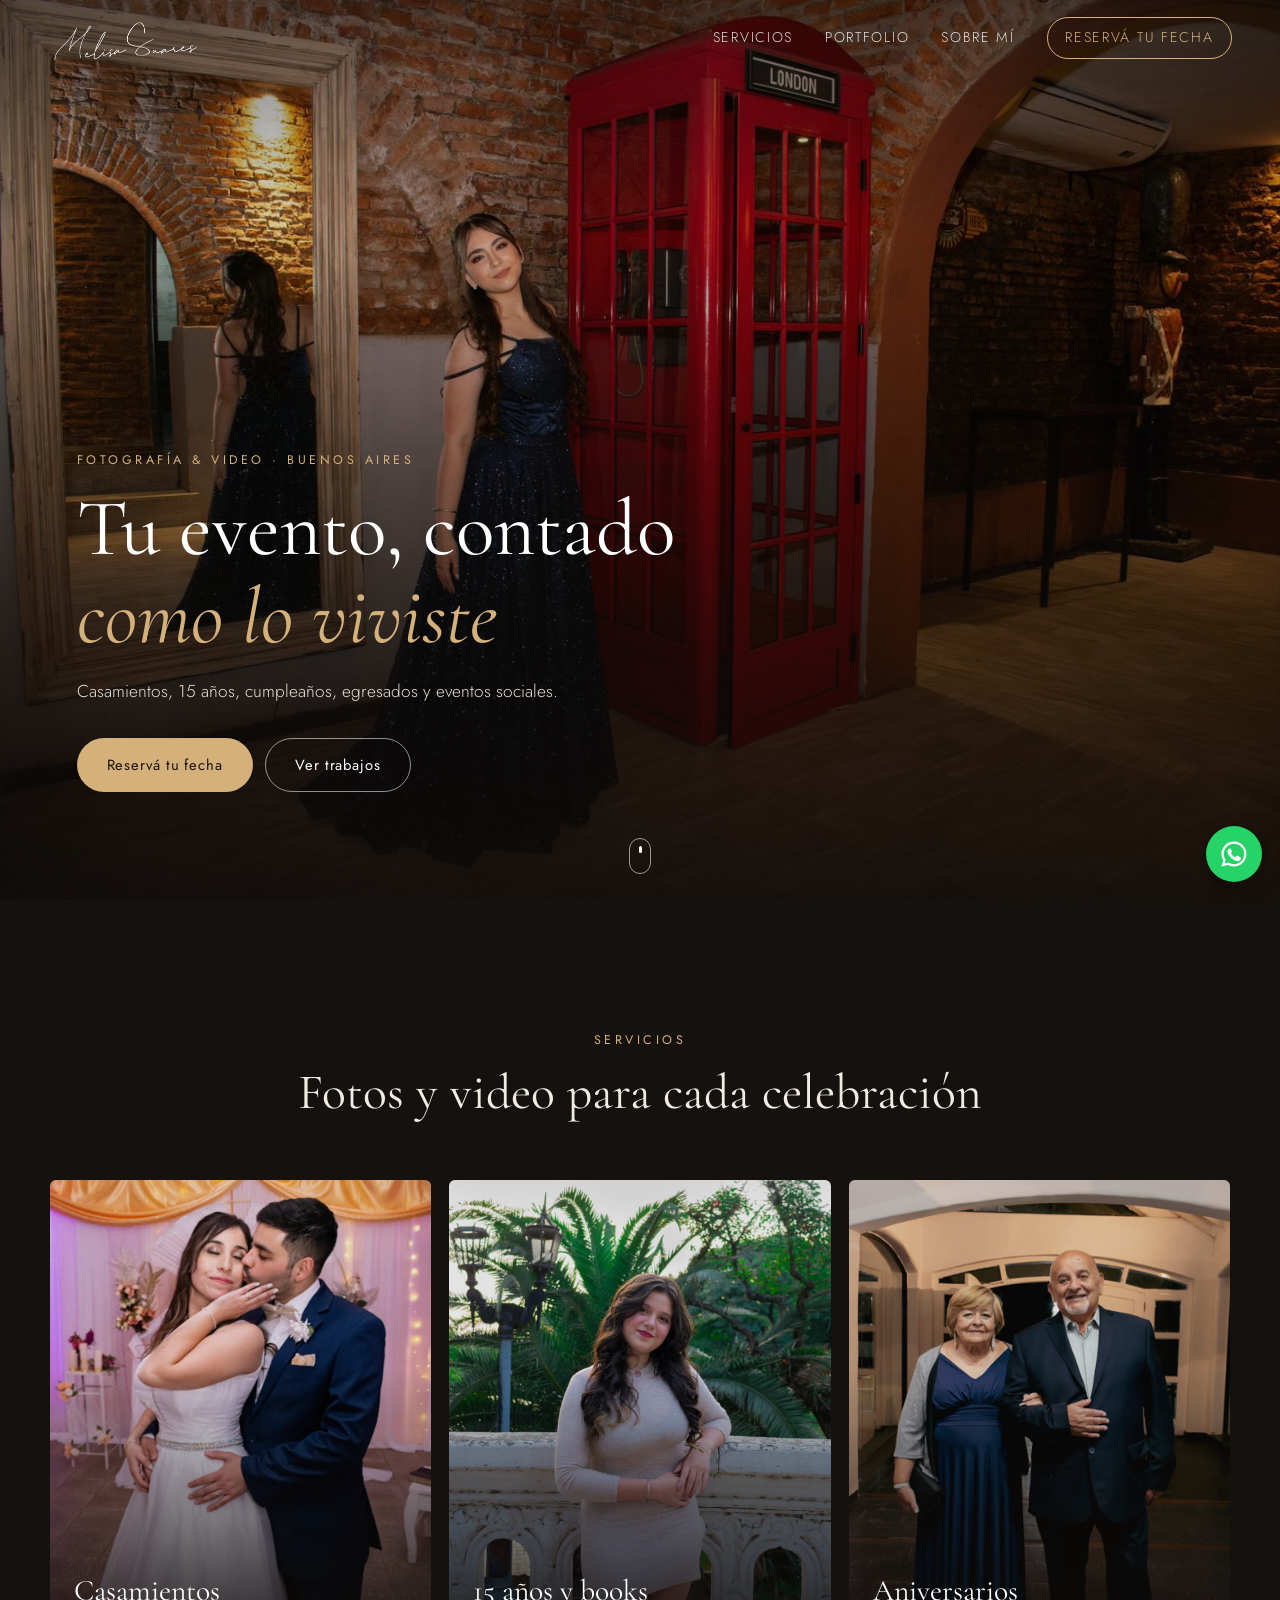
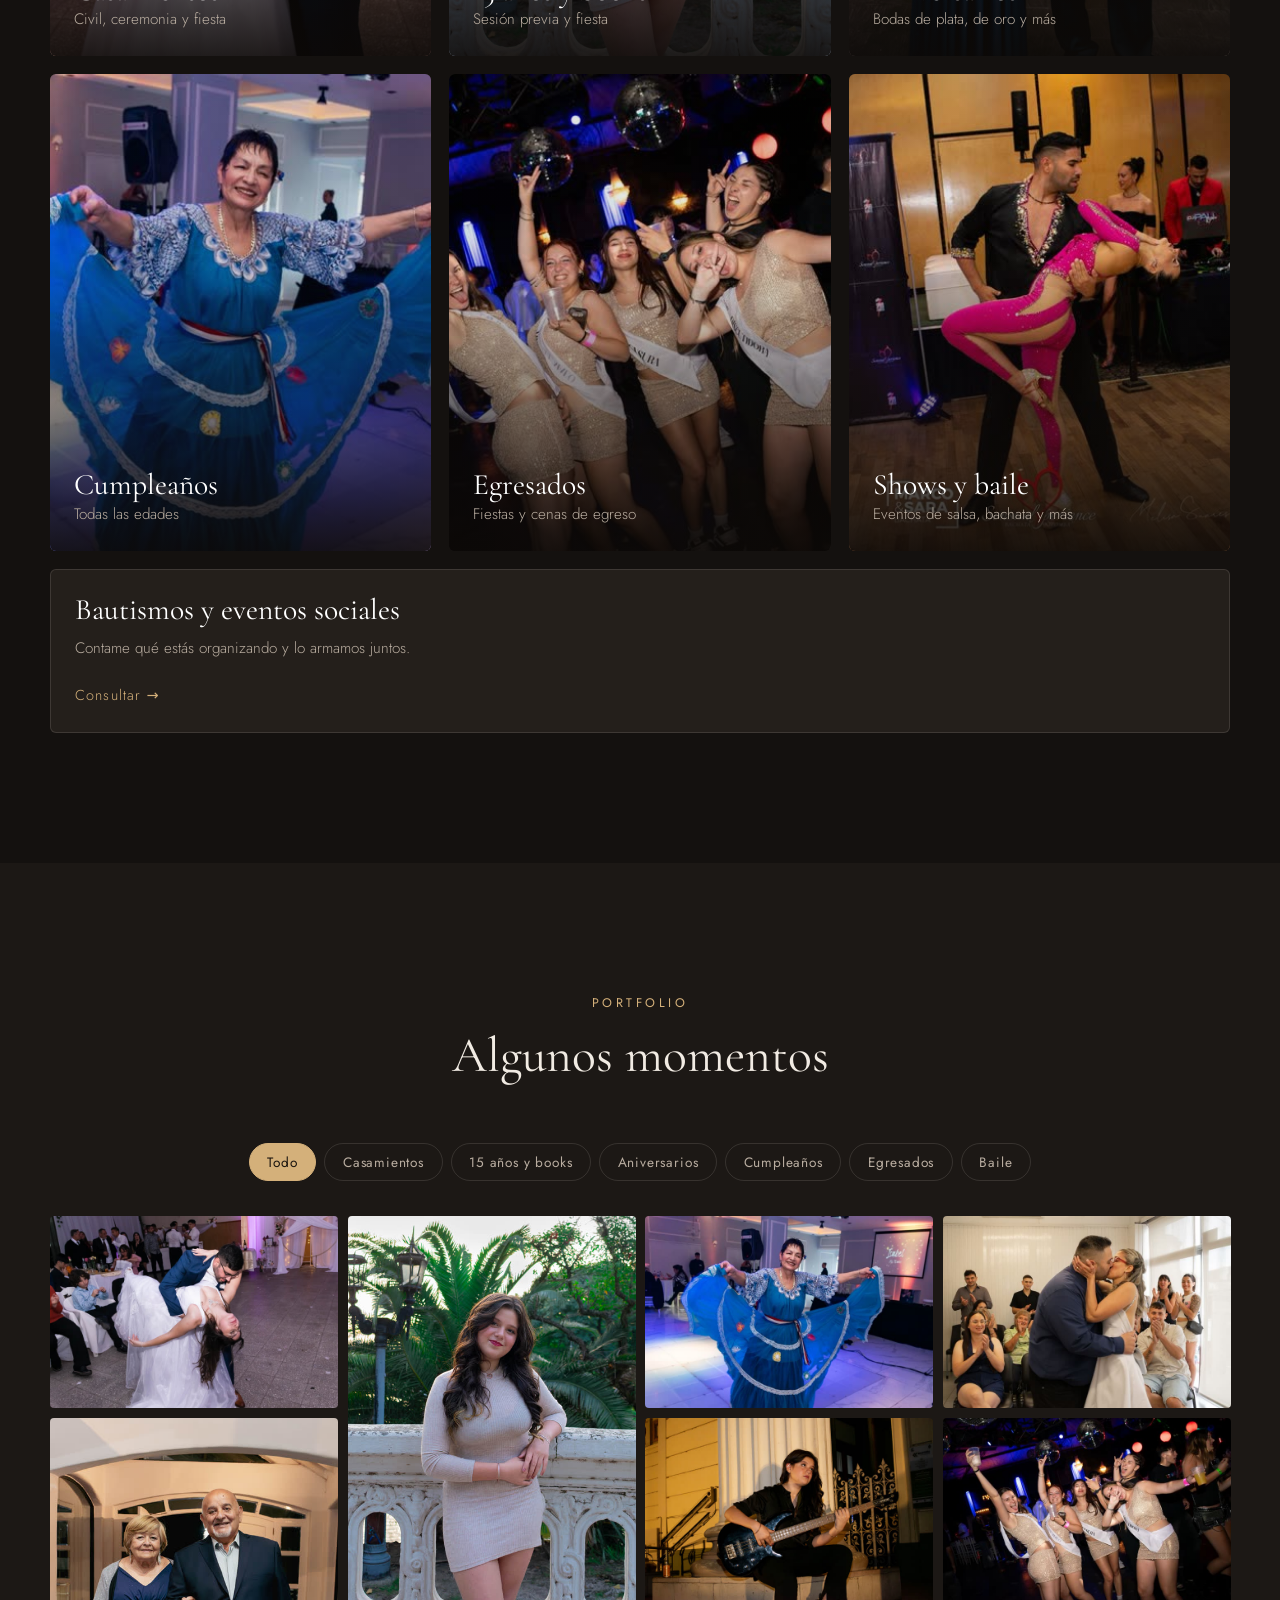
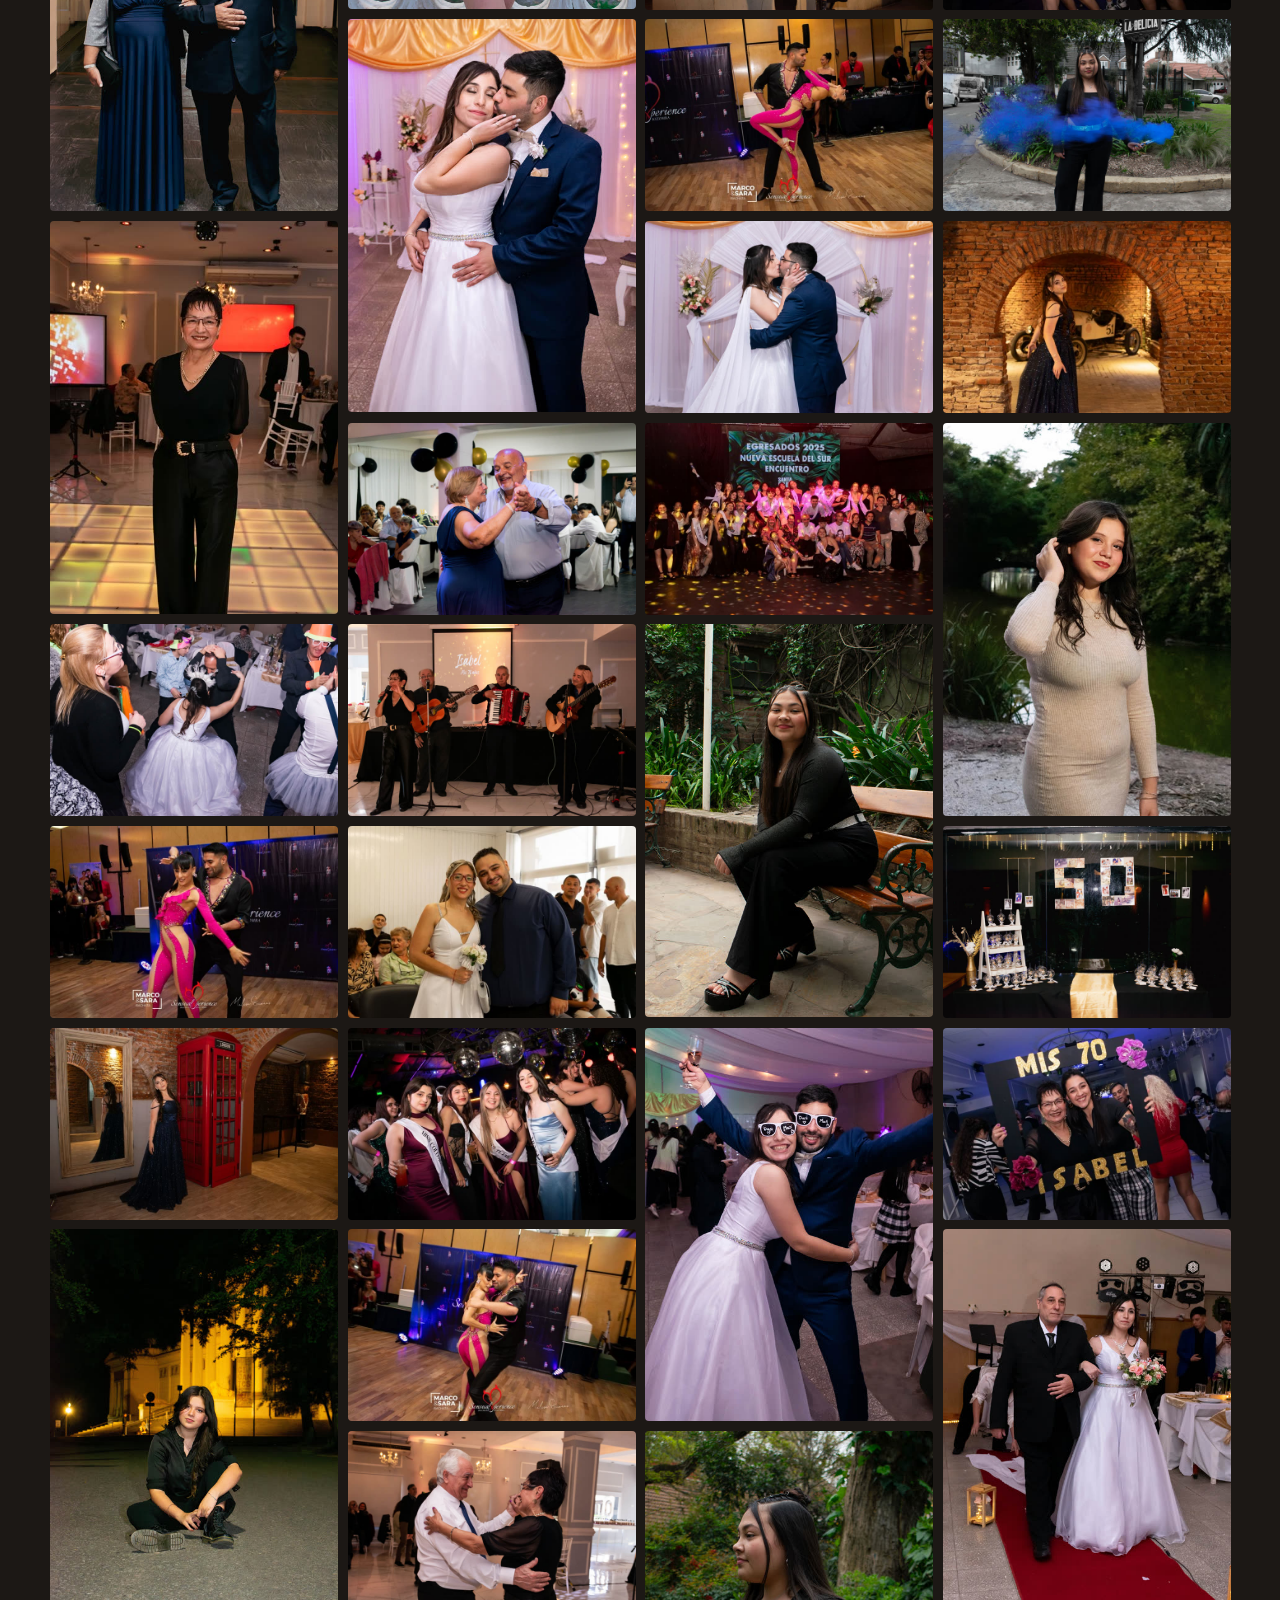
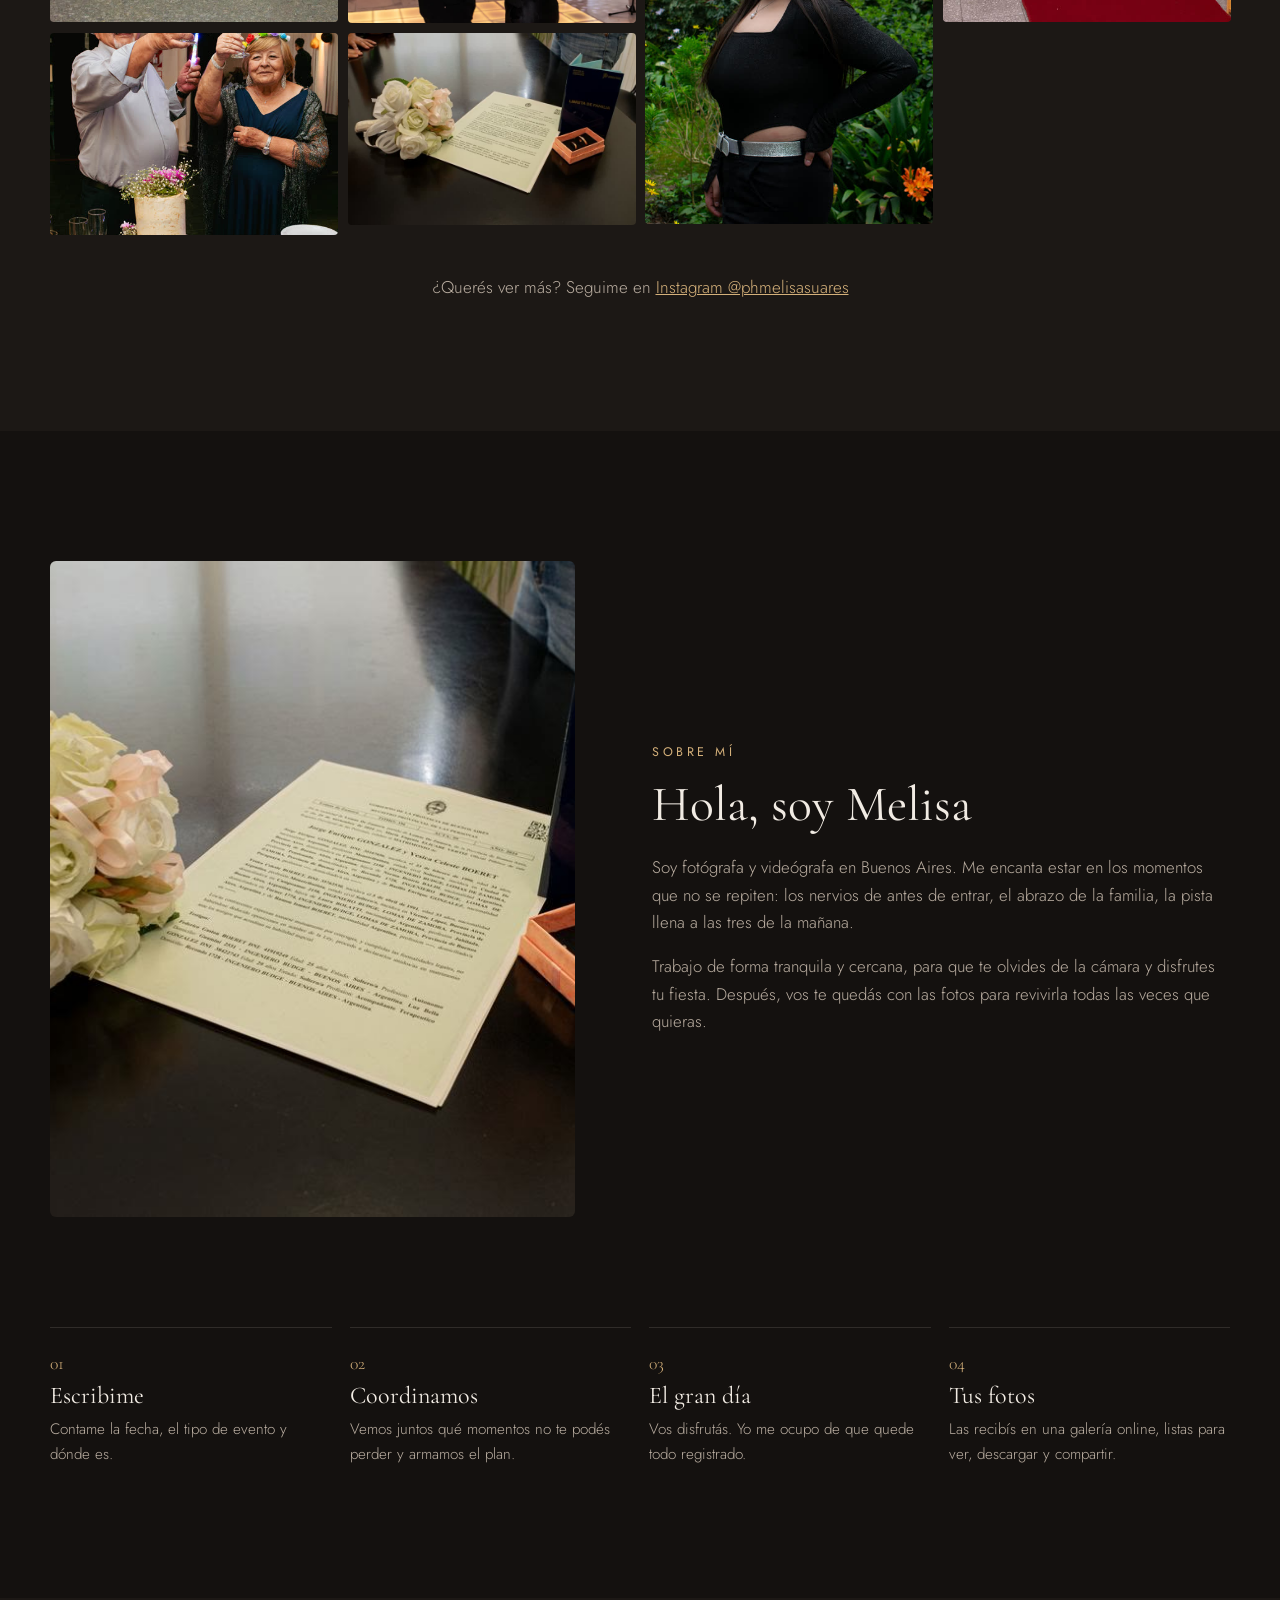
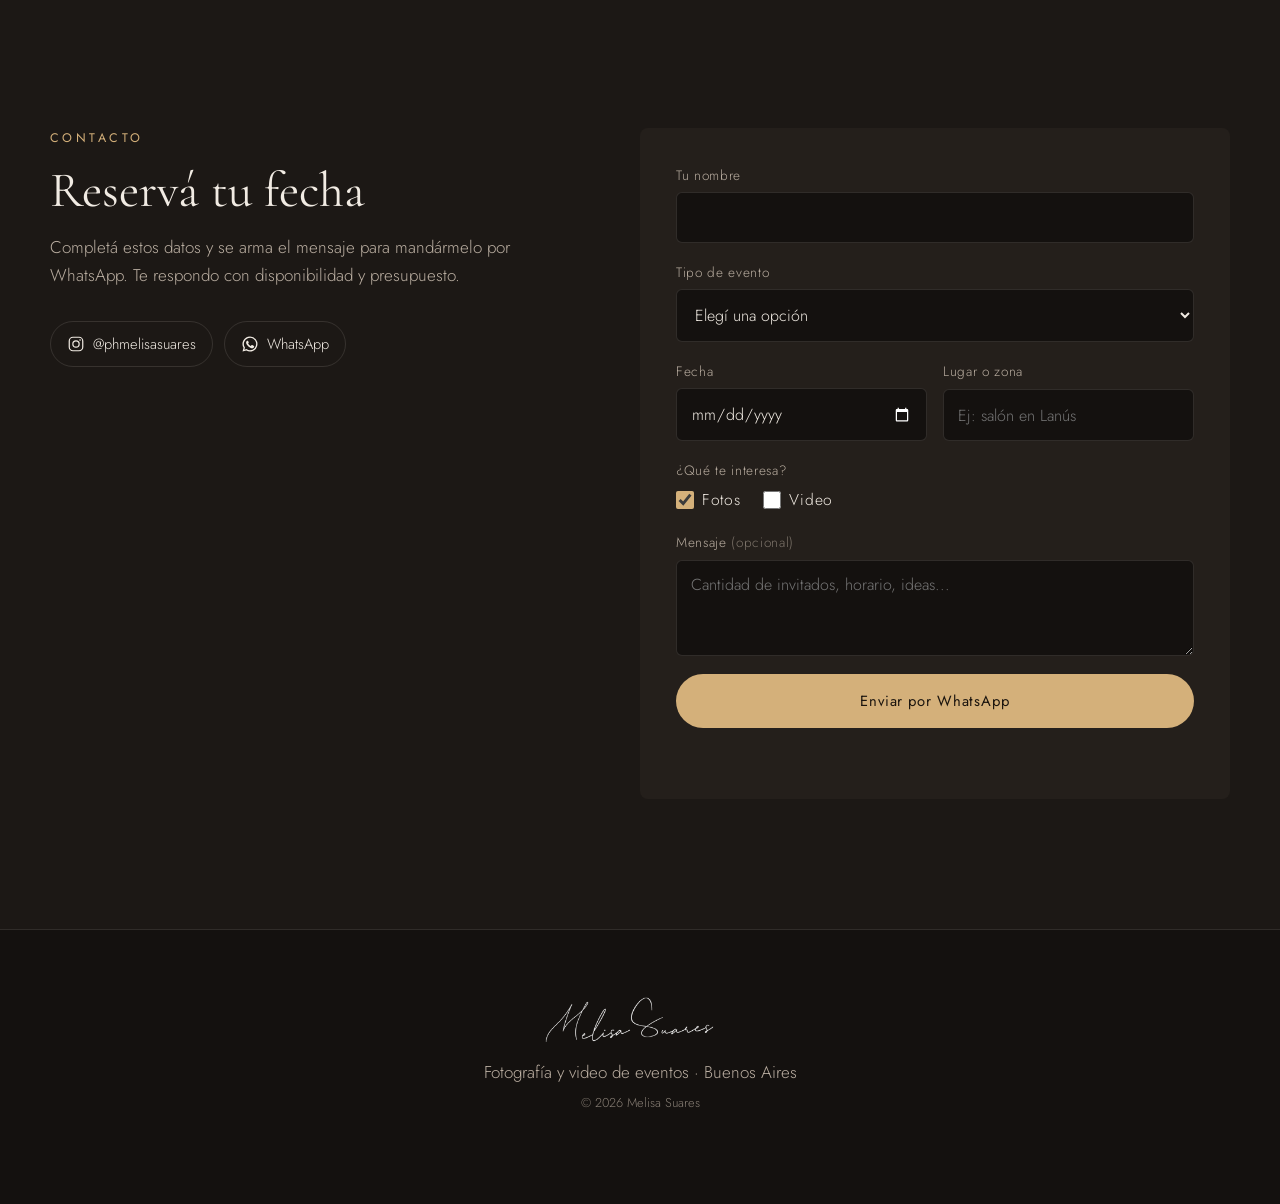
==== index.html @ baf0cebb "Pagina web de Melisa Suares: portada, servicios, portfolio, sobre mi y contacto por WhatsApp Co-Auth" ====
<!doctype html>
<html lang="es-AR">
<head>
  <meta charset="utf-8">
  <meta name="viewport" content="width=device-width, initial-scale=1">
  <title>Melisa Suares | Fotografía y video de eventos en Buenos Aires</title>
  <meta name="description" content="Fotografía y video de casamientos, 15 años, books, aniversarios, cumpleaños, egresados, bautismos y eventos sociales en Buenos Aires. Reservá tu fecha por WhatsApp.">
  <meta name="theme-color" content="#14110f">

  <!-- Vista previa al compartir el link (WhatsApp, Facebook, etc.).
       Cuando tenga dominio, cambiar las rutas por la dirección completa: https://dominio/img/full/15-01.jpg -->
  <meta property="og:type" content="website">
  <meta property="og:title" content="Melisa Suares | Fotografía y video">
  <meta property="og:description" content="Casamientos · 15 años · Cumpleaños · Egresados · Eventos sociales. Buenos Aires.">
  <meta property="og:image" content="https://ezche1997.github.io/melisa-suares/img/full/15-01.jpg">
  <meta property="og:locale" content="es_AR">

  <link rel="icon" href="data:image/svg+xml,%3Csvg xmlns='http://www.w3.org/2000/svg' viewBox='0 0 64 64'%3E%3Crect width='64' height='64' rx='14' fill='%2314110f'/%3E%3Ctext x='32' y='44' font-family='Georgia,serif' font-style='italic' font-size='34' fill='%23d4b07a' text-anchor='middle'%3EMS%3C/text%3E%3C/svg%3E">
  <link rel="preconnect" href="https://fonts.googleapis.com">
  <link rel="preconnect" href="https://fonts.gstatic.com" crossorigin>
  <link href="https://fonts.googleapis.com/css2?family=Cormorant+Garamond:ital,wght@0,400;0,500;1,400&family=Jost:wght@300;400;500&display=swap" rel="stylesheet">
  <link rel="stylesheet" href="estilos.css">

  <script type="application/ld+json">
  {
    "@context": "https://schema.org",
    "@type": "ProfessionalService",
    "name": "Melisa Suares Fotografía y Video",
    "description": "Fotografía y video de casamientos, 15 años, books, aniversarios, cumpleaños, egresados, bautismos y eventos sociales.",
    "areaServed": "Buenos Aires, Argentina",
    "telephone": "+54 9 11 7362-9233",
    "image": "https://ezche1997.github.io/melisa-suares/img/full/15-01.jpg",
    "sameAs": ["https://www.instagram.com/phmelisasuares/"]
  }
  </script>
</head>
<body>

<header class="barra" id="barra">
  <a href="#inicio" class="marca" aria-label="Melisa Suares, inicio">
    <img src="img/firma.png" alt="Melisa Suares" width="345" height="88">
  </a>
  <button class="menu-btn" id="menuBtn" aria-label="Abrir menú" aria-expanded="false" aria-controls="menu">
    <span></span><span></span>
  </button>
  <nav class="menu" id="menu">
    <a href="#servicios">Servicios</a>
    <a href="#portfolio">Portfolio</a>
    <a href="#sobre-mi">Sobre mí</a>
    <a href="#contacto" class="menu-cta">Reservá tu fecha</a>
  </nav>
</header>

<main>

  <!-- PORTADA -->
  <section class="hero" id="inicio">
    <img class="hero-foto" src="img/full/15-01.jpg" alt="Quinceañera con vestido azul posando junto a una cabina telefónica roja" fetchpriority="high">
    <div class="hero-velo"></div>
    <div class="hero-texto">
      <p class="sobretitulo">Fotografía &amp; Video · Buenos Aires</p>
      <h1>Tu evento, contado<br><em>como lo viviste</em></h1>
      <p class="hero-sub">Casamientos, 15 años, cumpleaños, egresados y eventos sociales.</p>
      <div class="hero-botones">
        <a href="#contacto" class="btn btn-lleno">Reservá tu fecha</a>
        <a href="#portfolio" class="btn btn-borde">Ver trabajos</a>
      </div>
    </div>
    <a href="#servicios" class="hero-bajar" aria-label="Bajar a servicios"></a>
  </section>

  <!-- SERVICIOS -->
  <section class="seccion" id="servicios">
    <div class="encabezado">
      <p class="sobretitulo">Servicios</p>
      <h2>Fotos y video para cada celebración</h2>
    </div>

    <div class="servicios">
      <a class="servicio" href="#portfolio" data-ir="casamiento">
        <img src="img/thumb/casamiento-06.jpg" alt="" loading="lazy">
        <div><h3>Casamientos</h3><p>Civil, ceremonia y fiesta</p></div>
      </a>
      <a class="servicio" href="#portfolio" data-ir="15">
        <img src="img/thumb/15-04.jpg" alt="" loading="lazy">
        <div><h3>15 años y books</h3><p>Sesión previa y fiesta</p></div>
      </a>
      <a class="servicio" href="#portfolio" data-ir="aniversario">
        <img src="img/thumb/aniversario-02.jpg" alt="" loading="lazy">
        <div><h3>Aniversarios</h3><p>Bodas de plata, de oro y más</p></div>
      </a>
      <a class="servicio" href="#portfolio" data-ir="cumple">
        <img src="img/thumb/cumple-03.jpg" alt="" loading="lazy">
        <div><h3>Cumpleaños</h3><p>Todas las edades</p></div>
      </a>
      <a class="servicio" href="#portfolio" data-ir="egresados">
        <img src="img/thumb/egresados-02.jpg" alt="" loading="lazy">
        <div><h3>Egresados</h3><p>Fiestas y cenas de egreso</p></div>
      </a>
      <a class="servicio" href="#portfolio" data-ir="baile">
        <img src="img/thumb/baile-03.jpg" alt="" loading="lazy">
        <div><h3>Shows y baile</h3><p>Eventos de salsa, bachata y más</p></div>
      </a>
      <a class="servicio servicio-texto" href="#contacto">
        <div><h3>Bautismos y eventos sociales</h3><p>Contame qué estás organizando y lo armamos juntos.</p><span class="flecha">Consultar →</span></div>
      </a>
    </div>
  </section>

  <!-- PORTFOLIO -->
  <section class="seccion seccion-oscura" id="portfolio">
    <div class="encabezado">
      <p class="sobretitulo">Portfolio</p>
      <h2>Algunos momentos</h2>
    </div>

    <div class="filtros" role="tablist" aria-label="Filtrar fotos por tipo de evento">
      <button class="filtro activo" data-filtro="todo" role="tab" aria-selected="true">Todo</button>
      <button class="filtro" data-filtro="casamiento" role="tab" aria-selected="false">Casamientos</button>
      <button class="filtro" data-filtro="15" role="tab" aria-selected="false">15 años y books</button>
      <button class="filtro" data-filtro="aniversario" role="tab" aria-selected="false">Aniversarios</button>
      <button class="filtro" data-filtro="cumple" role="tab" aria-selected="false">Cumpleaños</button>
      <button class="filtro" data-filtro="egresados" role="tab" aria-selected="false">Egresados</button>
      <button class="filtro" data-filtro="baile" role="tab" aria-selected="false">Baile</button>
    </div>

    <div class="galeria" id="galeria">
      <figure data-cat="casamiento"><img src="img/thumb/casamiento-07.jpg" data-full="img/full/casamiento-07.jpg" alt="El novio inclina a la novia en un paso de baile en la fiesta" loading="lazy" width="700" height="466"></figure>
      <figure data-cat="15" class="alta"><img src="img/thumb/15-04.jpg" data-full="img/full/15-04.jpg" alt="Quinceañera posando en una baranda blanca de un parque" loading="lazy" width="560" height="700"></figure>
      <figure data-cat="cumple"><img src="img/thumb/cumple-03.jpg" data-full="img/full/cumple-03.jpg" alt="Cumpleañera bailando con un vestido típico azul" loading="lazy" width="700" height="466"></figure>
      <figure data-cat="casamiento"><img src="img/thumb/casamiento-03.jpg" data-full="img/full/casamiento-03.jpg" alt="Beso de los novios en el civil, con los invitados aplaudiendo" loading="lazy" width="700" height="466"></figure>
      <figure data-cat="aniversario" class="alta"><img src="img/thumb/aniversario-02.jpg" data-full="img/full/aniversario-02.jpg" alt="Pareja festejando sus bodas de oro, de la mano en la entrada al salón" loading="lazy" width="466" height="700"></figure>
      <figure data-cat="15"><img src="img/thumb/15-06.jpg" data-full="img/full/15-06.jpg" alt="Quinceañera tocando el bajo en una escalinata de noche" loading="lazy" width="700" height="466"></figure>
      <figure data-cat="egresados"><img src="img/thumb/egresados-02.jpg" data-full="img/full/egresados-02.jpg" alt="Egresadas festejando en la pista con banda" loading="lazy" width="700" height="466"></figure>
      <figure data-cat="casamiento" class="alta"><img src="img/thumb/casamiento-06.jpg" data-full="img/full/casamiento-06.jpg" alt="Retrato de los novios abrazados frente al altar" loading="lazy" width="466" height="700"></figure>
      <figure data-cat="baile"><img src="img/thumb/baile-03.jpg" data-full="img/full/baile-03.jpg" alt="Pareja de baile haciendo una figura en el show" loading="lazy" width="700" height="466"></figure>
      <figure data-cat="15"><img src="img/thumb/book-03.jpg" data-full="img/full/book-03.jpg" alt="Sesión de fotos en la calle con humo de color azul" loading="lazy" width="700" height="466"></figure>
      <figure data-cat="cumple" class="alta"><img src="img/thumb/cumple-01.jpg" data-full="img/full/cumple-01.jpg" alt="Cumpleañera de 70 posando en el salón" loading="lazy" width="466" height="700"></figure>
      <figure data-cat="casamiento"><img src="img/thumb/casamiento-05.jpg" data-full="img/full/casamiento-05.jpg" alt="Primer beso de los recién casados en la ceremonia" loading="lazy" width="700" height="466"></figure>
      <figure data-cat="15"><img src="img/thumb/15-02.jpg" data-full="img/full/15-02.jpg" alt="Quinceañera bajo un arco de ladrillo junto a un auto antiguo" loading="lazy" width="700" height="466"></figure>
      <figure data-cat="aniversario"><img src="img/thumb/aniversario-03.jpg" data-full="img/full/aniversario-03.jpg" alt="Pareja bailando un vals en sus bodas de oro" loading="lazy" width="700" height="466"></figure>
      <figure data-cat="egresados"><img src="img/thumb/egresados-01.jpg" data-full="img/full/egresados-01.jpg" alt="Foto grupal de egresados 2025 en la pista" loading="lazy" width="700" height="466"></figure>
      <figure data-cat="15" class="alta"><img src="img/thumb/15-05.jpg" data-full="img/full/15-05.jpg" alt="Quinceañera posando en un bosque al atardecer" loading="lazy" width="466" height="700"></figure>
      <figure data-cat="casamiento"><img src="img/thumb/casamiento-09.jpg" data-full="img/full/casamiento-09.jpg" alt="Novia bailando y sonriendo en la pista" loading="lazy" width="700" height="466"></figure>
      <figure data-cat="cumple"><img src="img/thumb/cumple-05.jpg" data-full="img/full/cumple-05.jpg" alt="Cumpleañera cantando con músicos en vivo" loading="lazy" width="700" height="466"></figure>
      <figure data-cat="15" class="alta"><img src="img/thumb/book-02.jpg" data-full="img/full/book-02.jpg" alt="Sesión de fotos sentada en un banco de plaza" loading="lazy" width="466" height="700"></figure>
      <figure data-cat="baile"><img src="img/thumb/baile-01.jpg" data-full="img/full/baile-01.jpg" alt="Bailarines posando al terminar el show" loading="lazy" width="700" height="466"></figure>
      <figure data-cat="casamiento"><img src="img/thumb/casamiento-01.jpg" data-full="img/full/casamiento-01.jpg" alt="Novios sonriendo con el ramo después del civil" loading="lazy" width="700" height="466"></figure>
      <figure data-cat="aniversario"><img src="img/thumb/aniversario-01.jpg" data-full="img/full/aniversario-01.jpg" alt="Decoración con letras de 50 y fotos de la pareja" loading="lazy" width="700" height="466"></figure>
      <figure data-cat="15"><img src="img/thumb/15-01.jpg" data-full="img/full/15-01.jpg" alt="Quinceañera junto a una cabina telefónica roja" loading="lazy" width="700" height="466"></figure>
      <figure data-cat="egresados"><img src="img/thumb/egresados-03.jpg" data-full="img/full/egresados-03.jpg" alt="Grupo de egresadas con bandas posando en la fiesta" loading="lazy" width="700" height="466"></figure>
      <figure data-cat="casamiento" class="alta"><img src="img/thumb/casamiento-08.jpg" data-full="img/full/casamiento-08.jpg" alt="Novios con anteojos divertidos festejando en la pista" loading="lazy" width="466" height="700"></figure>
      <figure data-cat="cumple"><img src="img/thumb/cumple-02.jpg" data-full="img/full/cumple-02.jpg" alt="Cumpleañera posando con una invitada y el cartel de Mis 70" loading="lazy" width="700" height="466"></figure>
      <figure data-cat="15" class="alta"><img src="img/thumb/15-07.jpg" data-full="img/full/15-07.jpg" alt="Quinceañera sentada en el asfalto con un edificio iluminado de fondo" loading="lazy" width="466" height="700"></figure>
      <figure data-cat="baile"><img src="img/thumb/baile-02.jpg" data-full="img/full/baile-02.jpg" alt="Pareja bailando bachata en el escenario" loading="lazy" width="700" height="466"></figure>
      <figure data-cat="casamiento" class="alta"><img src="img/thumb/casamiento-04.jpg" data-full="img/full/casamiento-04.jpg" alt="La novia entra del brazo de su padre por la alfombra roja" loading="lazy" width="466" height="700"></figure>
      <figure data-cat="cumple"><img src="img/thumb/cumple-04.jpg" data-full="img/full/cumple-04.jpg" alt="Cumpleañera bailando con un invitado en la pista" loading="lazy" width="700" height="466"></figure>
      <figure data-cat="15" class="alta"><img src="img/thumb/book-01.jpg" data-full="img/full/book-01.jpg" alt="Retrato entre plantas y flores" loading="lazy" width="466" height="700"></figure>
      <figure data-cat="aniversario" class="alta"><img src="img/thumb/aniversario-04.jpg" data-full="img/full/aniversario-04.jpg" alt="Brindis con galeras de cotillón junto a la torta" loading="lazy" width="466" height="700"></figure>
      <figure data-cat="casamiento"><img src="img/thumb/casamiento-02.jpg" data-full="img/full/casamiento-02.jpg" alt="Ramo, anillos y libreta de matrimonio sobre la mesa" loading="lazy" width="700" height="466"></figure>
    </div>

    <p class="mas-fotos">¿Querés ver más? Seguime en <a href="https://www.instagram.com/phmelisasuares/" target="_blank" rel="noopener">Instagram @phmelisasuares</a></p>
  </section>

  <!-- SOBRE MÍ + CÓMO TRABAJO -->
  <section class="seccion" id="sobre-mi">
    <div class="sobre">
      <div class="sobre-foto">
        <img src="img/full/casamiento-02.jpg" alt="" loading="lazy">
      </div>
      <div class="sobre-texto">
        <p class="sobretitulo">Sobre mí</p>
        <h2>Hola, soy Melisa</h2>
        <p>Soy fotógrafa y videógrafa en Buenos Aires. Me encanta estar en los momentos que no se repiten: los nervios de antes de entrar, el abrazo de la familia, la pista llena a las tres de la mañana.</p>
        <p>Trabajo de forma tranquila y cercana, para que te olvides de la cámara y disfrutes tu fiesta. Después, vos te quedás con las fotos para revivirla todas las veces que quieras.</p>
      </div>
    </div>

    <div class="pasos">
      <div class="paso"><span>01</span><h3>Escribime</h3><p>Contame la fecha, el tipo de evento y dónde es.</p></div>
      <div class="paso"><span>02</span><h3>Coordinamos</h3><p>Vemos juntos qué momentos no te podés perder y armamos el plan.</p></div>
      <div class="paso"><span>03</span><h3>El gran día</h3><p>Vos disfrutás. Yo me ocupo de que quede todo registrado.</p></div>
      <div class="paso"><span>04</span><h3>Tus fotos</h3><p>Las recibís en una galería online, listas para ver, descargar y compartir.</p></div>
    </div>
  </section>

  <!-- CONTACTO -->
  <section class="seccion seccion-oscura contacto" id="contacto">
    <div class="contacto-intro">
      <p class="sobretitulo">Contacto</p>
      <h2>Reservá tu fecha</h2>
      <p>Completá estos datos y se arma el mensaje para mandármelo por WhatsApp. Te respondo con disponibilidad y presupuesto.</p>
      <div class="redes">
        <a href="https://www.instagram.com/phmelisasuares/" target="_blank" rel="noopener" class="red">
          <svg viewBox="0 0 24 24" aria-hidden="true"><rect x="3" y="3" width="18" height="18" rx="5" fill="none" stroke="currentColor" stroke-width="1.6"/><circle cx="12" cy="12" r="4.2" fill="none" stroke="currentColor" stroke-width="1.6"/><circle cx="17.4" cy="6.6" r="1.1" fill="currentColor"/></svg>
          @phmelisasuares
        </a>
        <a href="https://wa.me/5491173629233" target="_blank" rel="noopener" class="red" data-wa>
          <svg viewBox="0 0 24 24" aria-hidden="true"><path fill="currentColor" d="M12 2a10 10 0 0 0-8.6 15.1L2 22l5-1.3A10 10 0 1 0 12 2Zm0 18.2a8.2 8.2 0 0 1-4.2-1.2l-.3-.2-3 .8.8-2.9-.2-.3A8.2 8.2 0 1 1 12 20.2Zm4.5-6.1c-.2-.1-1.5-.7-1.7-.8-.2-.1-.4-.1-.6.1l-.8 1c-.1.2-.3.2-.5.1a6.7 6.7 0 0 1-3.3-2.9c-.2-.4.2-.4.7-1.3.1-.2 0-.3 0-.4l-.8-1.8c-.2-.5-.4-.4-.6-.4h-.5a1 1 0 0 0-.7.3 3 3 0 0 0-.9 2.2 5.2 5.2 0 0 0 1.1 2.7 11.8 11.8 0 0 0 4.5 4c1.7.7 2.3.8 3.2.6a2.7 2.7 0 0 0 1.8-1.2 2.2 2.2 0 0 0 .1-1.3c0-.1-.2-.2-.4-.3Z"/></svg>
          WhatsApp
        </a>
      </div>
    </div>

    <form class="formulario" id="formulario" novalidate>
      <label>Tu nombre
        <input type="text" name="nombre" autocomplete="name" required>
      </label>
      <label>Tipo de evento
        <select name="evento" required>
          <option value="">Elegí una opción</option>
          <option>Casamiento</option>
          <option>15 años</option>
          <option>Cumpleaños</option>
          <option>Aniversario</option>
          <option>Egresados</option>
          <option>Bautismo</option>
          <option>Book / sesión de fotos</option>
          <option>Show o evento de baile</option>
          <option>Otro evento</option>
        </select>
      </label>
      <div class="fila">
        <label>Fecha
          <input type="date" name="fecha">
        </label>
        <label>Lugar o zona
          <input type="text" name="lugar" placeholder="Ej: salón en Lanús">
        </label>
      </div>
      <fieldset class="opciones">
        <legend>¿Qué te interesa?</legend>
        <label class="check"><input type="checkbox" name="servicio" value="Fotos" checked> Fotos</label>
        <label class="check"><input type="checkbox" name="servicio" value="Video"> Video</label>
      </fieldset>
      <label><span>Mensaje <span class="opcional">(opcional)</span></span>
        <textarea name="mensaje" rows="3" placeholder="Cantidad de invitados, horario, ideas..."></textarea>
      </label>
      <button type="submit" class="btn btn-lleno btn-ancho">Enviar por WhatsApp</button>
      <p class="aviso" id="aviso" role="status" aria-live="polite"></p>
    </form>
  </section>

</main>

<footer class="pie">
  <img src="img/firma.png" alt="Melisa Suares" width="345" height="88">
  <p>Fotografía y video de eventos · Buenos Aires</p>
  <p class="pie-chico">© <span id="anio">2026</span> Melisa Suares</p>
</footer>

<!-- Botón flotante de WhatsApp -->
<a href="https://wa.me/5491173629233" class="wa-flotante" target="_blank" rel="noopener" aria-label="Escribir por WhatsApp" data-wa>
  <svg viewBox="0 0 24 24" aria-hidden="true"><path fill="currentColor" d="M12 2a10 10 0 0 0-8.6 15.1L2 22l5-1.3A10 10 0 1 0 12 2Zm0 18.2a8.2 8.2 0 0 1-4.2-1.2l-.3-.2-3 .8.8-2.9-.2-.3A8.2 8.2 0 1 1 12 20.2Zm4.5-6.1c-.2-.1-1.5-.7-1.7-.8-.2-.1-.4-.1-.6.1l-.8 1c-.1.2-.3.2-.5.1a6.7 6.7 0 0 1-3.3-2.9c-.2-.4.2-.4.7-1.3.1-.2 0-.3 0-.4l-.8-1.8c-.2-.5-.4-.4-.6-.4h-.5a1 1 0 0 0-.7.3 3 3 0 0 0-.9 2.2 5.2 5.2 0 0 0 1.1 2.7 11.8 11.8 0 0 0 4.5 4c1.7.7 2.3.8 3.2.6a2.7 2.7 0 0 0 1.8-1.2 2.2 2.2 0 0 0 .1-1.3c0-.1-.2-.2-.4-.3Z"/></svg>
</a>

<!-- Visor de fotos -->
<div class="visor" id="visor" role="dialog" aria-modal="true" aria-label="Foto ampliada" hidden>
  <button class="visor-btn visor-cerrar" id="visorCerrar" aria-label="Cerrar">✕</button>
  <button class="visor-btn visor-ant" id="visorAnt" aria-label="Foto anterior">‹</button>
  <img id="visorImg" alt="">
  <button class="visor-btn visor-sig" id="visorSig" aria-label="Foto siguiente">›</button>
  <p class="visor-cuenta" id="visorCuenta"></p>
</div>

<script src="app.js"></script>
</body>
</html>
---- estilos.css ----
:root {
  --fondo: #14110f;
  --fondo-2: #1c1815;
  --tarjeta: #241f1b;
  --texto: #f1ebe3;
  --texto-suave: #b9ada0;
  --dorado: #d4b07a;
  --dorado-osc: #b8935c;
  --linea: rgba(241, 235, 227, .12);
  --serif: "Cormorant Garamond", Georgia, serif;
  --sans: "Jost", system-ui, sans-serif;
  --ancho: 1180px;
}

* { box-sizing: border-box; margin: 0; padding: 0; }
html { scroll-behavior: smooth; scroll-padding-top: 72px; }
body {
  background: var(--fondo);
  color: var(--texto);
  font: 300 17px/1.65 var(--sans);
  -webkit-font-smoothing: antialiased;
  overflow-x: hidden;
}
img { display: block; max-width: 100%; }
a { color: inherit; }
h1, h2, h3 { font-family: var(--serif); font-weight: 400; line-height: 1.1; }
h2 { font-size: clamp(2rem, 4.5vw, 3.1rem); }
h3 { font-size: 1.5rem; }
em { font-style: italic; color: var(--dorado); }

.sobretitulo {
  font-size: .78rem;
  letter-spacing: .28em;
  text-transform: uppercase;
  color: var(--dorado);
  margin-bottom: .9rem;
  font-weight: 400;
}

/* ---------- Botones ---------- */
.btn {
  display: inline-block;
  padding: .95rem 1.8rem;
  border-radius: 999px;
  font: 400 .92rem var(--sans);
  letter-spacing: .06em;
  text-decoration: none;
  cursor: pointer;
  border: 1px solid transparent;
  transition: background .25s, color .25s, border-color .25s, transform .25s;
}
.btn:hover { transform: translateY(-2px); }
.btn-lleno { background: var(--dorado); color: #1a140e; }
.btn-lleno:hover { background: #e2c291; }
.btn-borde { border-color: rgba(255,255,255,.55); color: #fff; }
.btn-borde:hover { background: rgba(255,255,255,.12); }
.btn-ancho { width: 100%; }
:focus-visible { outline: 2px solid var(--dorado); outline-offset: 3px; }

/* ---------- Barra superior ---------- */
.barra {
  position: fixed; inset: 0 0 auto 0;
  z-index: 50;
  display: flex; align-items: center; justify-content: space-between;
  padding: 1rem clamp(16px, 4vw, 48px);
  transition: background .35s, padding .35s, box-shadow .35s;
}
.barra.solida {
  background: rgba(20, 17, 15, .96);
  padding-block: .55rem;
  box-shadow: 0 1px 0 var(--linea);
}
.marca img { height: 44px; width: auto; transition: height .35s; }
.barra.solida .marca img { height: 36px; }
.menu { display: flex; align-items: center; gap: 2rem; }
.menu a {
  text-decoration: none;
  font-size: .88rem;
  letter-spacing: .12em;
  text-transform: uppercase;
  color: #fff;
  opacity: .85;
  transition: opacity .2s, color .2s;
}
.menu a:hover { opacity: 1; color: var(--dorado); }
.menu .menu-cta {
  border: 1px solid var(--dorado);
  color: var(--dorado);
  padding: .55rem 1.1rem;
  border-radius: 999px;
  opacity: 1;
}
.menu .menu-cta:hover { background: var(--dorado); color: #1a140e; }
.menu-btn { display: none; }

/* ---------- Portada ---------- */
.hero {
  position: relative;
  min-height: 100svh;
  display: flex; align-items: flex-end;
  padding: 0 clamp(16px, 6vw, 90px) clamp(70px, 12vh, 130px);
  overflow: hidden;
}
.hero-foto {
  position: absolute; inset: 0;
  width: 100%; height: 100%;
  object-fit: cover;
  object-position: 40% 40%;
  animation: acercar 18s ease-out forwards;
}
@keyframes acercar { from { transform: scale(1.08); } to { transform: scale(1); } }
.hero-velo {
  position: absolute; inset: 0;
  background:
    linear-gradient(to top, rgba(14,11,9,.92) 0%, rgba(14,11,9,.45) 45%, rgba(14,11,9,.15) 75%, rgba(14,11,9,.55) 100%);
}
.hero-texto { position: relative; max-width: 640px; animation: subir 1.2s .2s ease-out both; }
@keyframes subir { from { opacity: 0; transform: translateY(24px); } to { opacity: 1; transform: none; } }
.hero h1 { font-size: clamp(2.6rem, 7vw, 5rem); color: #fff; margin-bottom: 1rem; }
.hero-sub { color: #e6ddd2; font-size: 1.08rem; margin-bottom: 2rem; max-width: 30em; }
.hero-botones { display: flex; flex-wrap: wrap; gap: .8rem; }
.hero-bajar {
  position: absolute; left: 50%; bottom: 26px;
  width: 22px; height: 36px; margin-left: -11px;
  border: 1px solid rgba(255,255,255,.55); border-radius: 12px;
}
.hero-bajar::after {
  content: ""; position: absolute; left: 50%; top: 7px;
  width: 3px; height: 7px; margin-left: -1.5px; border-radius: 2px;
  background: #fff; animation: rueda 1.8s infinite;
}
@keyframes rueda { 0% { opacity: 0; transform: translateY(0); } 40% { opacity: 1; } 100% { opacity: 0; transform: translateY(12px); } }

/* ---------- Secciones ---------- */
.seccion { padding: clamp(70px, 11vw, 130px) clamp(16px, 5vw, 48px); }
.seccion > * { max-width: var(--ancho); margin-inline: auto; }
.seccion-oscura { background: var(--fondo-2); }
.encabezado { text-align: center; margin-bottom: clamp(36px, 6vw, 60px); }

/* ---------- Servicios ---------- */
.servicios {
  display: grid;
  grid-template-columns: repeat(3, 1fr);
  gap: 18px;
}
.servicio {
  position: relative;
  aspect-ratio: 4 / 5;
  border-radius: 6px;
  overflow: hidden;
  text-decoration: none;
  background: var(--tarjeta);
  isolation: isolate;
}
.servicio img {
  position: absolute; inset: 0; width: 100%; height: 100%;
  object-fit: cover; z-index: -2;
  transition: transform .8s ease;
}
.servicio::before {
  content: ""; position: absolute; inset: 0; z-index: -1;
  background: linear-gradient(to top, rgba(12,9,7,.9), rgba(12,9,7,.1) 60%);
}
.servicio:hover img { transform: scale(1.06); }
.servicio div { position: absolute; left: 0; right: 0; bottom: 0; padding: 1.5rem; }
.servicio h3 { color: #fff; font-size: 1.85rem; }
.servicio p { color: var(--texto-suave); font-size: .95rem; }
.servicio-texto { border: 1px solid var(--linea); display: flex; grid-column: 1 / -1; aspect-ratio: auto; min-height: 150px; }
.servicio-texto::before { display: none; }
.servicio-texto div { position: static; margin-top: auto; }
.servicio-texto p { margin: .6rem 0 1.2rem; }
.flecha { color: var(--dorado); font-size: .9rem; letter-spacing: .08em; }

/* ---------- Portfolio ---------- */
.filtros {
  display: flex; flex-wrap: wrap; justify-content: center; gap: .5rem;
  margin-bottom: 2.2rem;
}
.filtro {
  background: none; border: 1px solid var(--linea); color: var(--texto-suave);
  padding: .5rem 1.1rem; border-radius: 999px; cursor: pointer;
  font: 400 .85rem var(--sans); letter-spacing: .06em;
  transition: all .2s;
}
.filtro:hover { color: var(--texto); border-color: var(--texto-suave); }
.filtro.activo { background: var(--dorado); border-color: var(--dorado); color: #1a140e; }

.galeria {
  display: grid;
  grid-template-columns: repeat(4, 1fr);
  grid-auto-flow: dense;
  gap: 10px;
}
.galeria figure {
  aspect-ratio: 3 / 2;
  border-radius: 4px;
  overflow: hidden;
  cursor: zoom-in;
  background: var(--tarjeta);
  animation: aparecer .5s ease both;
}
.galeria figure[hidden] { display: none; }
@keyframes aparecer { from { opacity: 0; transform: scale(.97); } to { opacity: 1; transform: none; } }
.galeria figure.alta { grid-row: span 2; aspect-ratio: auto; position: relative; }
.galeria figure.alta img { position: absolute; inset: 0; }
.galeria img { width: 100%; height: 100%; object-fit: cover; transition: transform .6s ease, filter .4s; }
.galeria figure:hover img { transform: scale(1.04); filter: brightness(1.08); }
.mas-fotos { text-align: center; margin-top: 2.4rem; color: var(--texto-suave); }
.mas-fotos a { color: var(--dorado); }

/* ---------- Sobre mí ---------- */
.sobre {
  display: grid; grid-template-columns: 1fr 1.1fr; gap: clamp(30px, 6vw, 80px);
  align-items: center;
}
.sobre-foto img { border-radius: 6px; aspect-ratio: 4/5; object-fit: cover; width: 100%; }
.sobre-texto h2 { margin-bottom: 1.4rem; }
.sobre-texto p + p { margin-top: 1rem; }
.sobre-texto p:not(.sobretitulo) { color: var(--texto-suave); font-size: 1.05rem; }

.pasos {
  display: grid; grid-template-columns: repeat(4, 1fr); gap: 18px;
  margin-top: clamp(60px, 9vw, 110px);
}
.paso { border-top: 1px solid var(--linea); padding-top: 1.3rem; }
.paso span { font-family: var(--serif); color: var(--dorado); font-size: 1.1rem; }
.paso h3 { margin: .3rem 0 .5rem; }
.paso p { color: var(--texto-suave); font-size: .95rem; }

/* ---------- Contacto ---------- */
.contacto {
  display: grid; grid-template-columns: minmax(0, 1fr) minmax(0, 1.15fr);
  gap: clamp(36px, 6vw, 80px); align-items: start;
  padding-inline: max(clamp(16px, 5vw, 48px), calc((100% - var(--ancho)) / 2));
}
.contacto > * { margin: 0; min-width: 0; }
.contacto-intro h2 { margin-bottom: 1rem; }
.contacto-intro > p:not(.sobretitulo) { color: var(--texto-suave); }
.redes { display: flex; flex-wrap: wrap; gap: .7rem; margin-top: 2rem; }
.red {
  display: inline-flex; align-items: center; gap: .5rem;
  text-decoration: none; padding: .6rem 1rem;
  border: 1px solid var(--linea); border-radius: 999px; font-size: .92rem;
  transition: border-color .2s, color .2s;
}
.red:hover { border-color: var(--dorado); color: var(--dorado); }
.red svg { width: 18px; height: 18px; }

.formulario {
  background: var(--tarjeta); border-radius: 8px;
  padding: clamp(20px, 4vw, 36px);
  display: grid; gap: 1.1rem;
}
.formulario label, .formulario legend { display: grid; gap: .4rem; font-size: .85rem; letter-spacing: .05em; color: var(--texto-suave); }
.formulario input:not([type=checkbox]), .formulario select, .formulario textarea {
  width: 100%;
  background: var(--fondo); color: var(--texto);
  border: 1px solid var(--linea); border-radius: 6px;
  padding: .8rem .9rem;
  font: 300 1rem var(--sans);
  transition: border-color .2s;
  color-scheme: dark;
}
.formulario textarea { resize: vertical; }
.formulario input:focus, .formulario select:focus, .formulario textarea:focus { outline: none; border-color: var(--dorado); }
.formulario .invalido { border-color: #d9826b !important; }
.fila { display: grid; grid-template-columns: 1fr 1fr; gap: 1rem; }
.opciones { border: 0; display: flex; flex-wrap: wrap; gap: .4rem 1.4rem; }
.opciones legend { margin-bottom: .4rem; width: 100%; }
.formulario .check { display: inline-flex; align-items: center; gap: .5rem; color: var(--texto); font-size: .98rem; cursor: pointer; }
.check input { accent-color: var(--dorado); width: 18px; height: 18px; }
.opcional { opacity: .6; }
.aviso { font-size: .9rem; color: var(--dorado); min-height: 1.2em; }

/* ---------- Pie ---------- */
.pie {
  text-align: center; padding: 60px 16px 90px;
  border-top: 1px solid var(--linea); color: var(--texto-suave);
}
.pie img { height: 52px; width: auto; margin: 0 auto 1rem; opacity: .9; }
.pie-chico { font-size: .8rem; margin-top: .4rem; opacity: .7; }

/* ---------- WhatsApp flotante ---------- */
.wa-flotante {
  position: fixed; right: 18px; bottom: 18px; z-index: 40;
  width: 56px; height: 56px; border-radius: 50%;
  background: #25d366; color: #fff;
  display: grid; place-items: center;
  box-shadow: 0 6px 20px rgba(0,0,0,.35);
  transition: transform .25s;
}
.wa-flotante:hover { transform: scale(1.08); }
.wa-flotante svg { width: 30px; height: 30px; }

/* ---------- Visor ---------- */
.visor {
  position: fixed; inset: 0; z-index: 100;
  background: rgba(8, 6, 5, .96);
  display: grid; place-items: center;
  animation: aparecer .25s ease;
}
.visor[hidden] { display: none; }
.visor img { max-width: 92vw; max-height: 86vh; border-radius: 3px; user-select: none; }
.visor-btn {
  position: absolute; background: none; border: 0; color: #fff;
  cursor: pointer; opacity: .75; transition: opacity .2s;
  font-family: var(--sans); font-weight: 300;
}
.visor-btn:hover { opacity: 1; }
.visor-cerrar { top: 14px; right: 18px; font-size: 1.6rem; padding: .4rem; }
.visor-ant, .visor-sig { top: 50%; transform: translateY(-50%); font-size: 3.4rem; padding: 1rem; }
.visor-ant { left: 4px; }
.visor-sig { right: 4px; }
.visor-cuenta { position: absolute; bottom: 16px; color: var(--texto-suave); font-size: .85rem; letter-spacing: .12em; }

/* ---------- Animación al hacer scroll ---------- */
.revelar { opacity: 0; transform: translateY(26px); transition: opacity .9s ease, transform .9s ease; }
.revelar.visible { opacity: 1; transform: none; }

/* ---------- Celular y tablet ---------- */
@media (max-width: 900px) {
  .servicios { grid-template-columns: repeat(2, 1fr); }
  .galeria { grid-template-columns: repeat(2, 1fr); }
  .pasos { grid-template-columns: repeat(2, 1fr); gap: 30px 18px; }
  .sobre, .contacto { grid-template-columns: 1fr; }
  .sobre-foto { max-width: 420px; }
}

@media (max-width: 760px) {
  body { font-size: 16px; }
  .menu-btn {
    display: grid; gap: 7px; z-index: 2;
    background: none; border: 0; padding: 10px; cursor: pointer;
  }
  .menu-btn span { display: block; width: 26px; height: 1.5px; background: #fff; transition: transform .3s; }
  .menu-btn[aria-expanded="true"] span:first-child { transform: translateY(4.25px) rotate(45deg); }
  .menu-btn[aria-expanded="true"] span:last-child { transform: translateY(-4.25px) rotate(-45deg); }
  .menu {
    position: fixed; inset: 0;
    flex-direction: column; justify-content: center; gap: 1.8rem;
    background: rgba(20, 17, 15, .98);
    opacity: 0; pointer-events: none; transition: opacity .3s;
  }
  .menu.abierto { opacity: 1; pointer-events: auto; }
  .menu a { font-size: 1.1rem; }
  .marca img { height: 36px; }
  .hero-foto { object-position: 38% 50%; }
  .servicio { aspect-ratio: 3 / 4; }
  .servicio.servicio-texto { aspect-ratio: auto; min-height: 0; }
  .servicio div { padding: 1rem; }
  .servicio h3 { font-size: 1.4rem; }
  .servicio p { font-size: .85rem; }
  .galeria { gap: 6px; }
  .fila { grid-template-columns: 1fr; }
  .visor-ant, .visor-sig { display: none; }
}

@media (max-width: 420px) {
  .pasos { grid-template-columns: 1fr; }
}

@media (prefers-reduced-motion: reduce) {
  *, *::before, *::after { animation: none !important; transition: none !important; }
  html { scroll-behavior: auto; }
  .revelar { opacity: 1; transform: none; }
}
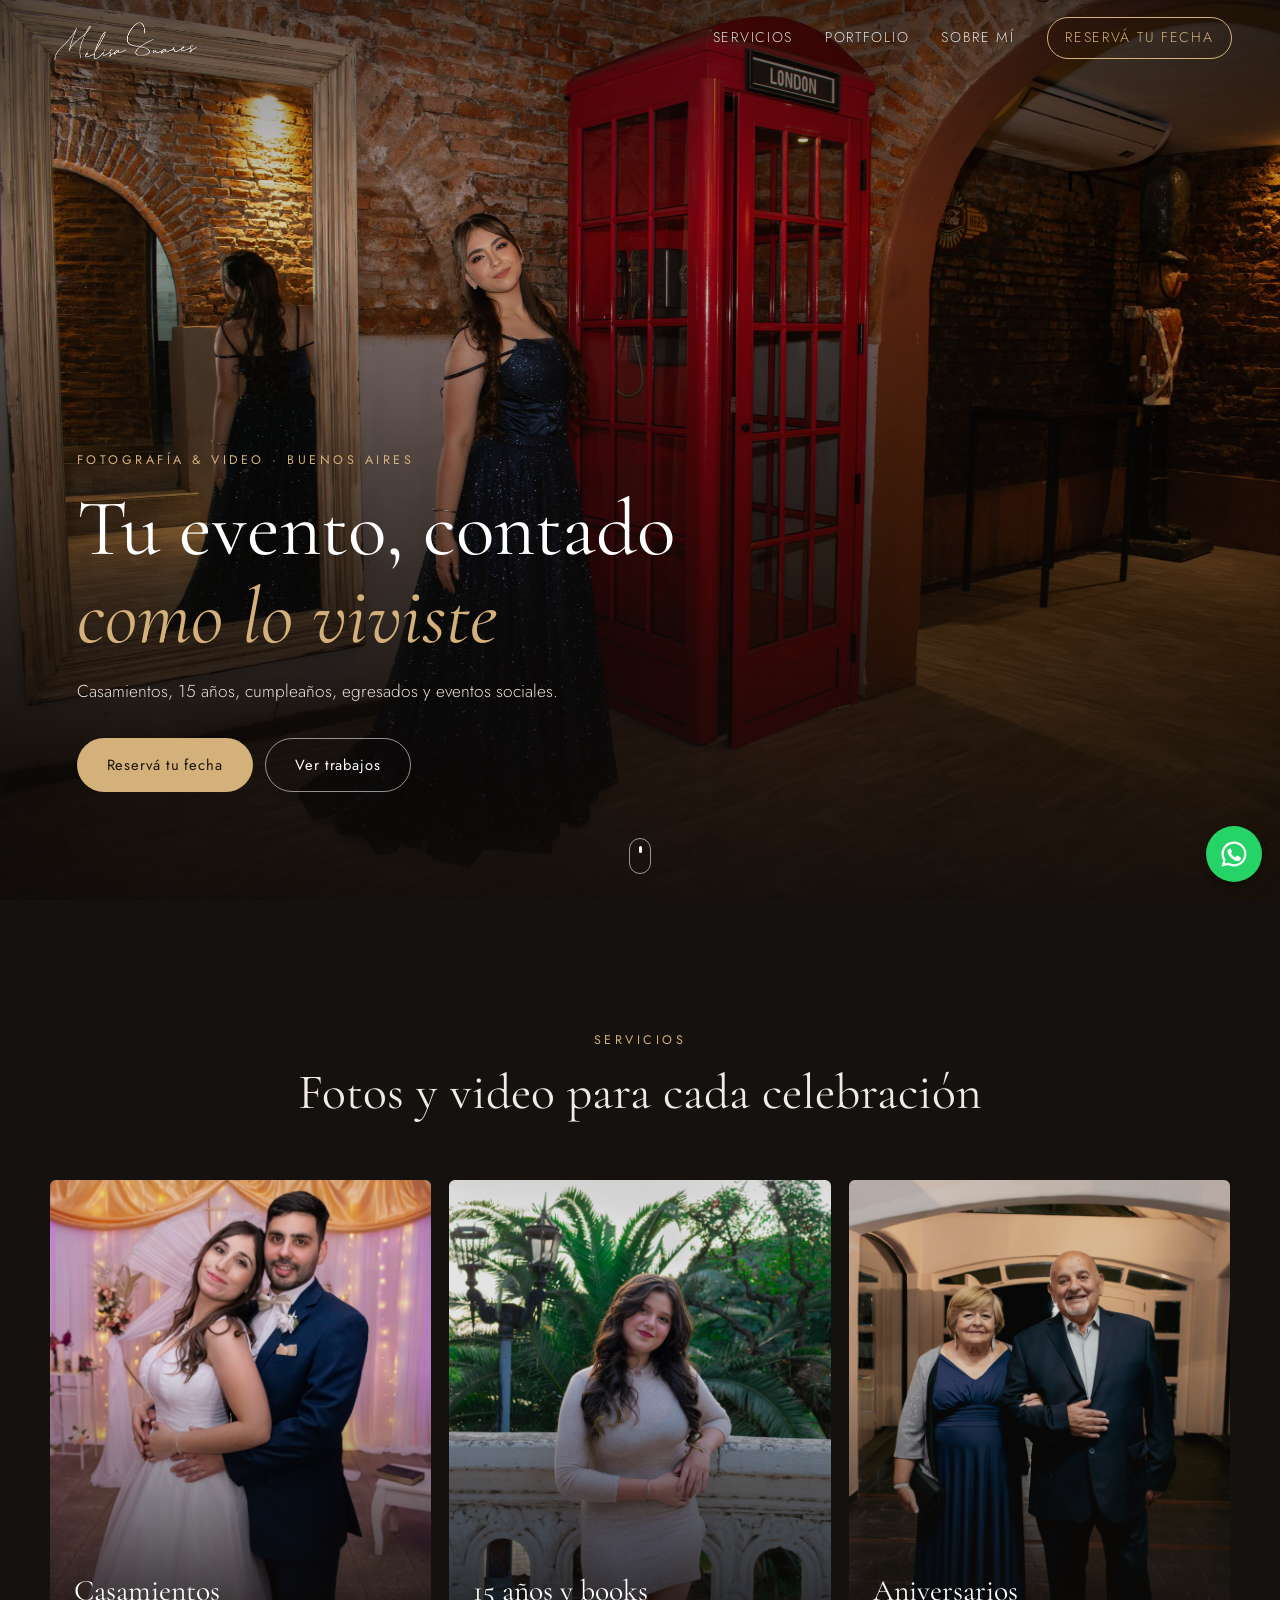
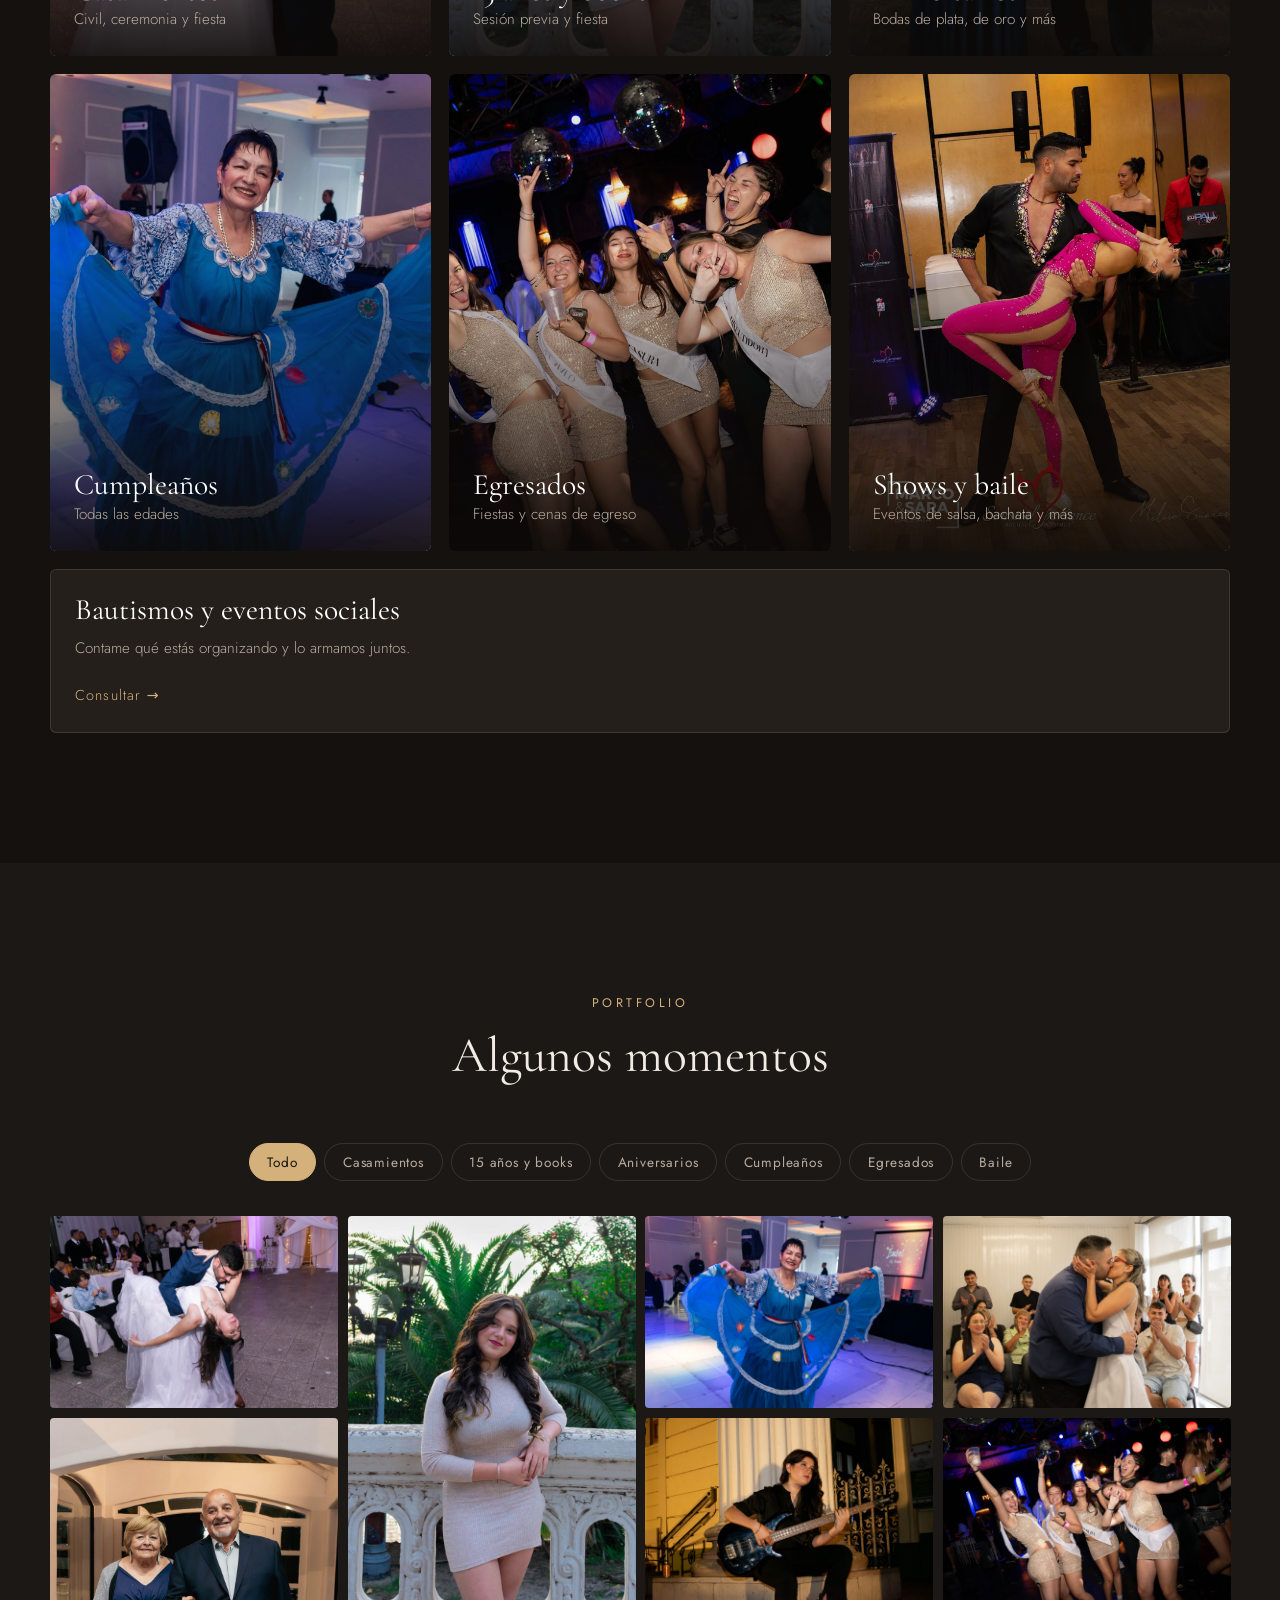
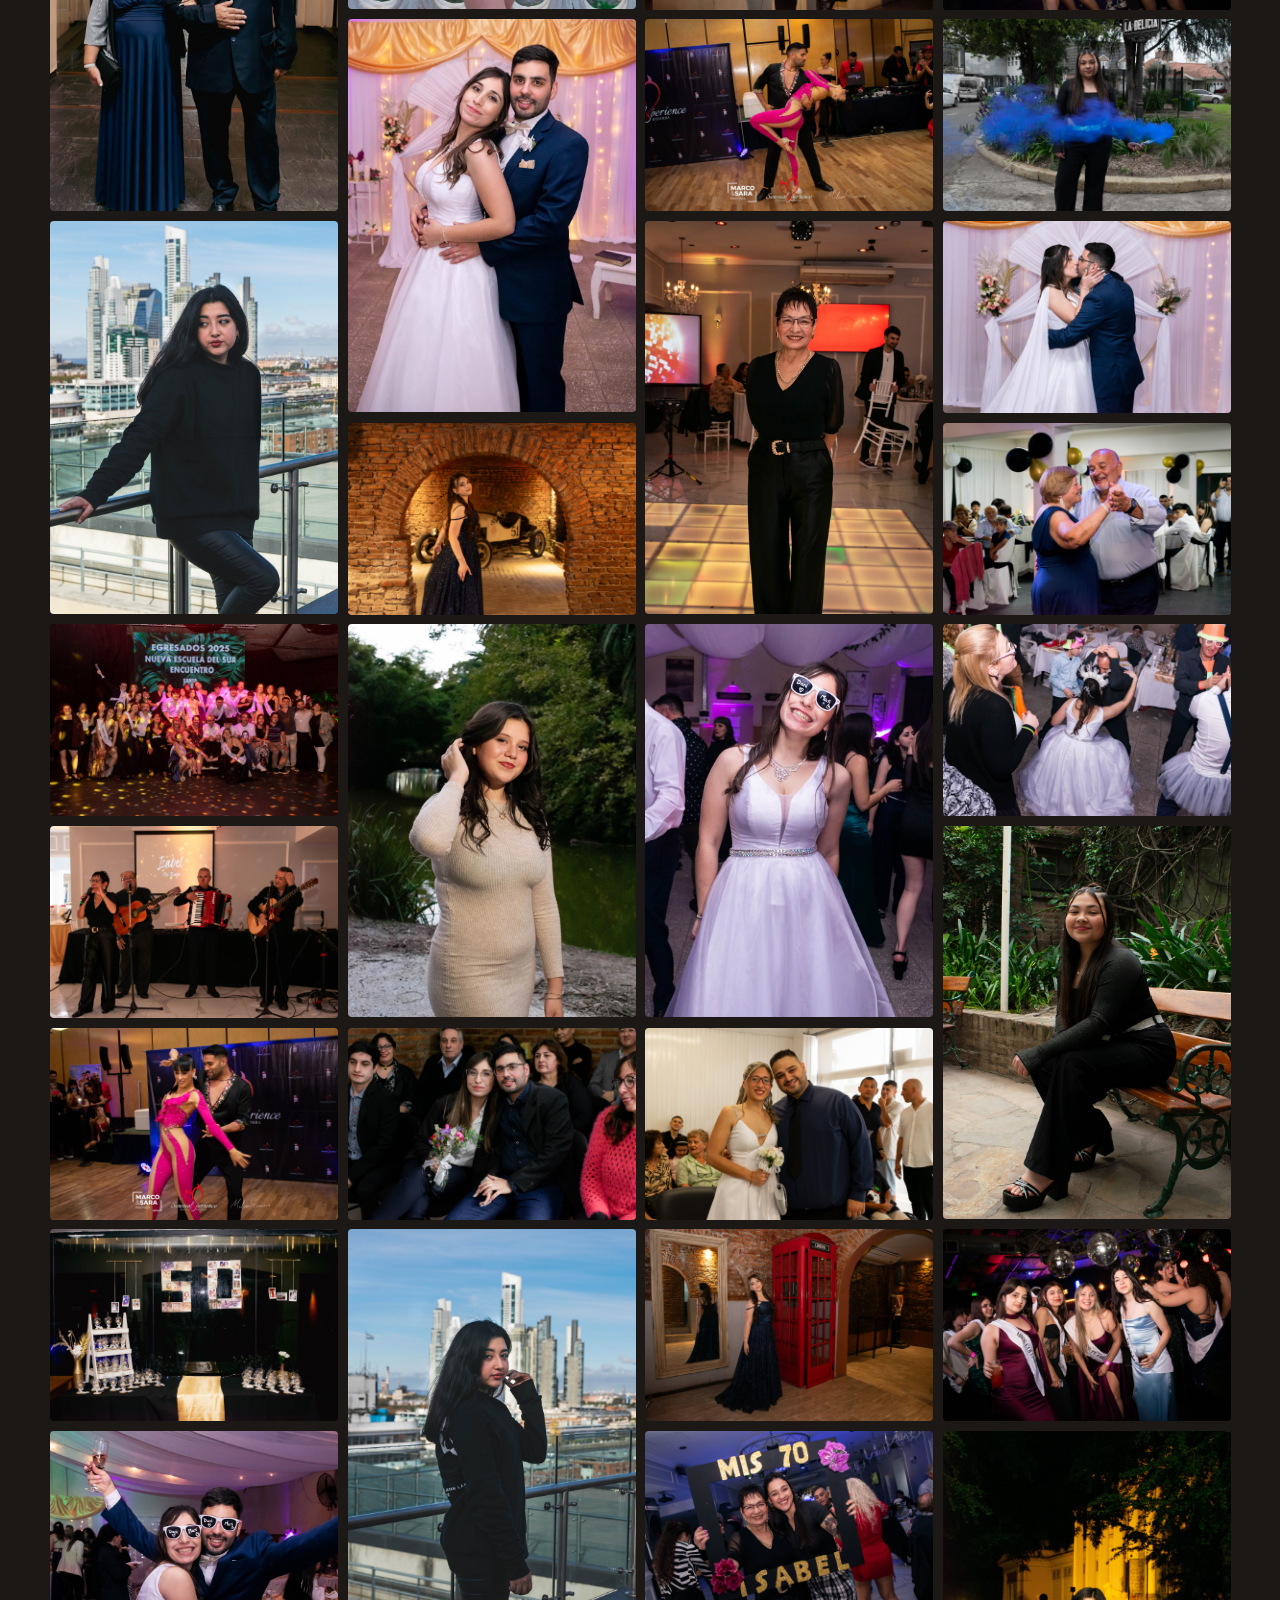
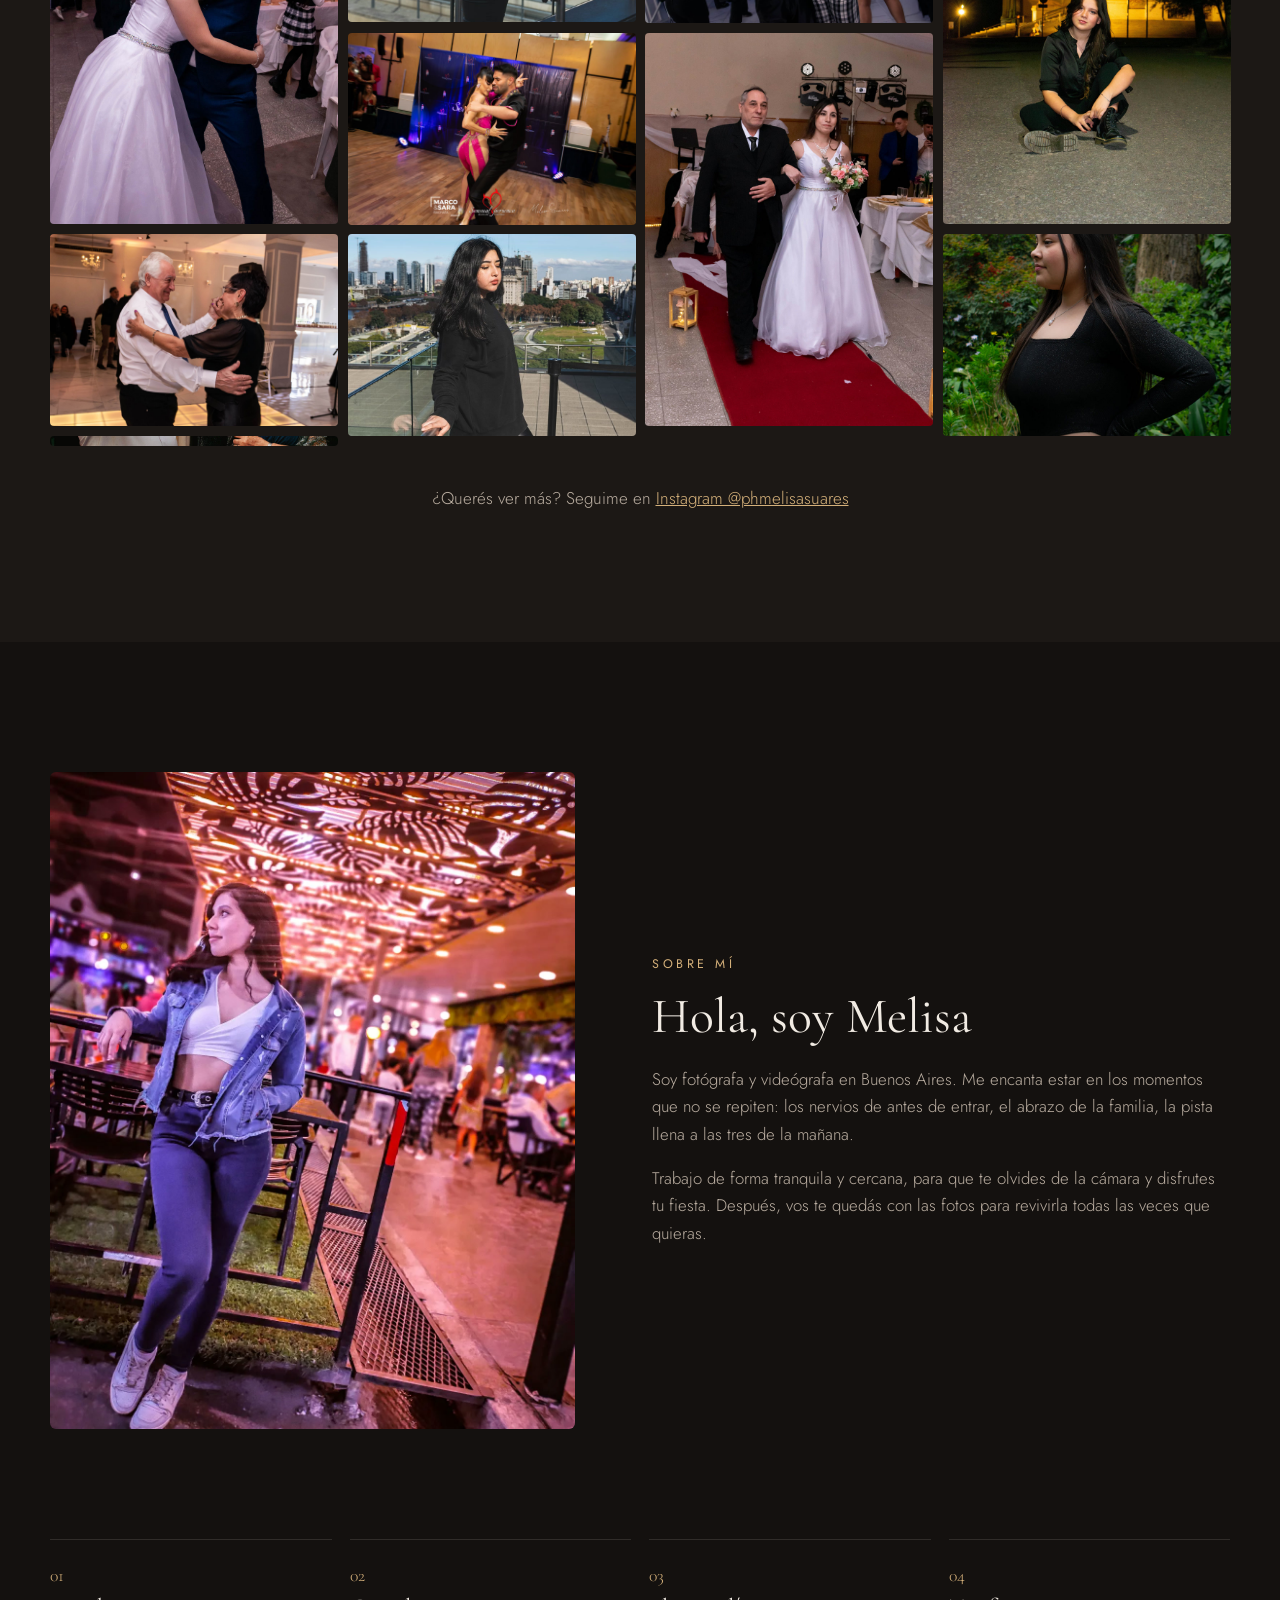
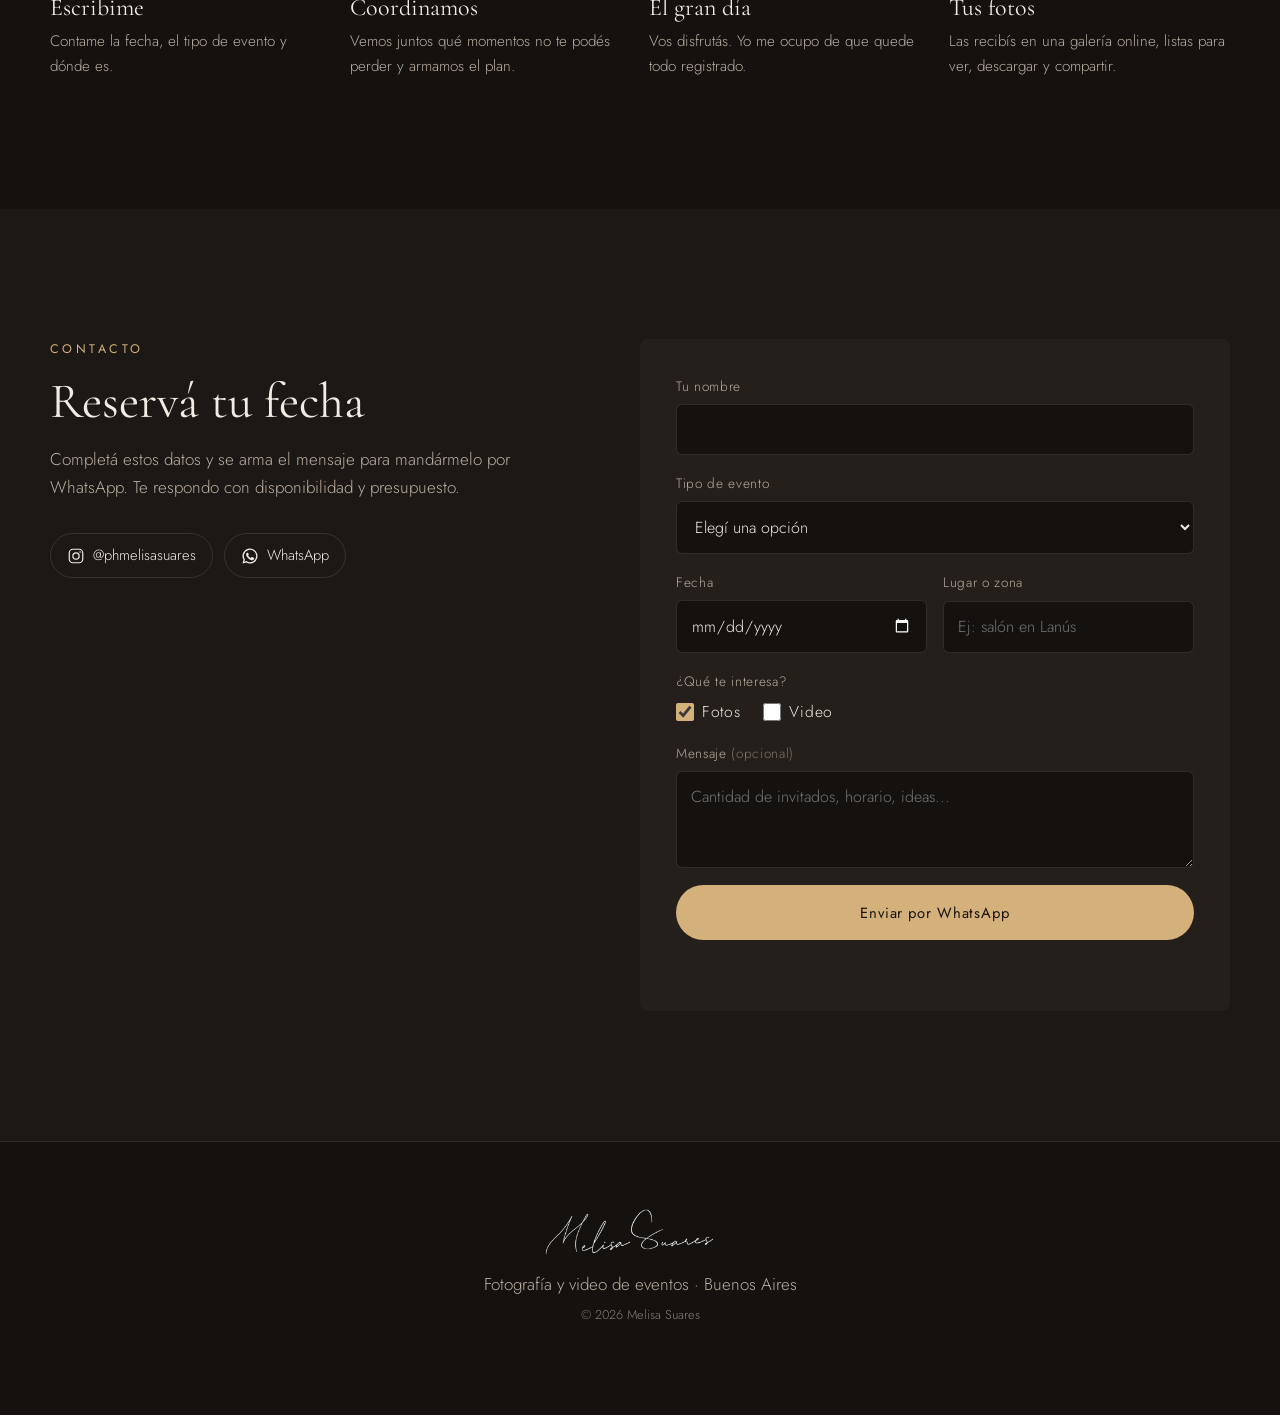
==== commit c6b9c694: "Fotos en maxima resolucion, 6 fotos nuevas y retrato de Melisa en Sobre mi Co-Authored-By: Claude Op" ====
--- a/index.html
+++ b/index.html
@@ -125,39 +125,43 @@
     </div>
 
     <div class="galeria" id="galeria">
-      <figure data-cat="casamiento"><img src="img/thumb/casamiento-07.jpg" data-full="img/full/casamiento-07.jpg" alt="El novio inclina a la novia en un paso de baile en la fiesta" loading="lazy" width="700" height="466"></figure>
-      <figure data-cat="15" class="alta"><img src="img/thumb/15-04.jpg" data-full="img/full/15-04.jpg" alt="Quinceañera posando en una baranda blanca de un parque" loading="lazy" width="560" height="700"></figure>
-      <figure data-cat="cumple"><img src="img/thumb/cumple-03.jpg" data-full="img/full/cumple-03.jpg" alt="Cumpleañera bailando con un vestido típico azul" loading="lazy" width="700" height="466"></figure>
-      <figure data-cat="casamiento"><img src="img/thumb/casamiento-03.jpg" data-full="img/full/casamiento-03.jpg" alt="Beso de los novios en el civil, con los invitados aplaudiendo" loading="lazy" width="700" height="466"></figure>
-      <figure data-cat="aniversario" class="alta"><img src="img/thumb/aniversario-02.jpg" data-full="img/full/aniversario-02.jpg" alt="Pareja festejando sus bodas de oro, de la mano en la entrada al salón" loading="lazy" width="466" height="700"></figure>
-      <figure data-cat="15"><img src="img/thumb/15-06.jpg" data-full="img/full/15-06.jpg" alt="Quinceañera tocando el bajo en una escalinata de noche" loading="lazy" width="700" height="466"></figure>
-      <figure data-cat="egresados"><img src="img/thumb/egresados-02.jpg" data-full="img/full/egresados-02.jpg" alt="Egresadas festejando en la pista con banda" loading="lazy" width="700" height="466"></figure>
-      <figure data-cat="casamiento" class="alta"><img src="img/thumb/casamiento-06.jpg" data-full="img/full/casamiento-06.jpg" alt="Retrato de los novios abrazados frente al altar" loading="lazy" width="466" height="700"></figure>
-      <figure data-cat="baile"><img src="img/thumb/baile-03.jpg" data-full="img/full/baile-03.jpg" alt="Pareja de baile haciendo una figura en el show" loading="lazy" width="700" height="466"></figure>
-      <figure data-cat="15"><img src="img/thumb/book-03.jpg" data-full="img/full/book-03.jpg" alt="Sesión de fotos en la calle con humo de color azul" loading="lazy" width="700" height="466"></figure>
-      <figure data-cat="cumple" class="alta"><img src="img/thumb/cumple-01.jpg" data-full="img/full/cumple-01.jpg" alt="Cumpleañera de 70 posando en el salón" loading="lazy" width="466" height="700"></figure>
-      <figure data-cat="casamiento"><img src="img/thumb/casamiento-05.jpg" data-full="img/full/casamiento-05.jpg" alt="Primer beso de los recién casados en la ceremonia" loading="lazy" width="700" height="466"></figure>
-      <figure data-cat="15"><img src="img/thumb/15-02.jpg" data-full="img/full/15-02.jpg" alt="Quinceañera bajo un arco de ladrillo junto a un auto antiguo" loading="lazy" width="700" height="466"></figure>
-      <figure data-cat="aniversario"><img src="img/thumb/aniversario-03.jpg" data-full="img/full/aniversario-03.jpg" alt="Pareja bailando un vals en sus bodas de oro" loading="lazy" width="700" height="466"></figure>
-      <figure data-cat="egresados"><img src="img/thumb/egresados-01.jpg" data-full="img/full/egresados-01.jpg" alt="Foto grupal de egresados 2025 en la pista" loading="lazy" width="700" height="466"></figure>
-      <figure data-cat="15" class="alta"><img src="img/thumb/15-05.jpg" data-full="img/full/15-05.jpg" alt="Quinceañera posando en un bosque al atardecer" loading="lazy" width="466" height="700"></figure>
-      <figure data-cat="casamiento"><img src="img/thumb/casamiento-09.jpg" data-full="img/full/casamiento-09.jpg" alt="Novia bailando y sonriendo en la pista" loading="lazy" width="700" height="466"></figure>
-      <figure data-cat="cumple"><img src="img/thumb/cumple-05.jpg" data-full="img/full/cumple-05.jpg" alt="Cumpleañera cantando con músicos en vivo" loading="lazy" width="700" height="466"></figure>
-      <figure data-cat="15" class="alta"><img src="img/thumb/book-02.jpg" data-full="img/full/book-02.jpg" alt="Sesión de fotos sentada en un banco de plaza" loading="lazy" width="466" height="700"></figure>
-      <figure data-cat="baile"><img src="img/thumb/baile-01.jpg" data-full="img/full/baile-01.jpg" alt="Bailarines posando al terminar el show" loading="lazy" width="700" height="466"></figure>
-      <figure data-cat="casamiento"><img src="img/thumb/casamiento-01.jpg" data-full="img/full/casamiento-01.jpg" alt="Novios sonriendo con el ramo después del civil" loading="lazy" width="700" height="466"></figure>
-      <figure data-cat="aniversario"><img src="img/thumb/aniversario-01.jpg" data-full="img/full/aniversario-01.jpg" alt="Decoración con letras de 50 y fotos de la pareja" loading="lazy" width="700" height="466"></figure>
-      <figure data-cat="15"><img src="img/thumb/15-01.jpg" data-full="img/full/15-01.jpg" alt="Quinceañera junto a una cabina telefónica roja" loading="lazy" width="700" height="466"></figure>
-      <figure data-cat="egresados"><img src="img/thumb/egresados-03.jpg" data-full="img/full/egresados-03.jpg" alt="Grupo de egresadas con bandas posando en la fiesta" loading="lazy" width="700" height="466"></figure>
-      <figure data-cat="casamiento" class="alta"><img src="img/thumb/casamiento-08.jpg" data-full="img/full/casamiento-08.jpg" alt="Novios con anteojos divertidos festejando en la pista" loading="lazy" width="466" height="700"></figure>
-      <figure data-cat="cumple"><img src="img/thumb/cumple-02.jpg" data-full="img/full/cumple-02.jpg" alt="Cumpleañera posando con una invitada y el cartel de Mis 70" loading="lazy" width="700" height="466"></figure>
-      <figure data-cat="15" class="alta"><img src="img/thumb/15-07.jpg" data-full="img/full/15-07.jpg" alt="Quinceañera sentada en el asfalto con un edificio iluminado de fondo" loading="lazy" width="466" height="700"></figure>
-      <figure data-cat="baile"><img src="img/thumb/baile-02.jpg" data-full="img/full/baile-02.jpg" alt="Pareja bailando bachata en el escenario" loading="lazy" width="700" height="466"></figure>
-      <figure data-cat="casamiento" class="alta"><img src="img/thumb/casamiento-04.jpg" data-full="img/full/casamiento-04.jpg" alt="La novia entra del brazo de su padre por la alfombra roja" loading="lazy" width="466" height="700"></figure>
-      <figure data-cat="cumple"><img src="img/thumb/cumple-04.jpg" data-full="img/full/cumple-04.jpg" alt="Cumpleañera bailando con un invitado en la pista" loading="lazy" width="700" height="466"></figure>
-      <figure data-cat="15" class="alta"><img src="img/thumb/book-01.jpg" data-full="img/full/book-01.jpg" alt="Retrato entre plantas y flores" loading="lazy" width="466" height="700"></figure>
-      <figure data-cat="aniversario" class="alta"><img src="img/thumb/aniversario-04.jpg" data-full="img/full/aniversario-04.jpg" alt="Brindis con galeras de cotillón junto a la torta" loading="lazy" width="466" height="700"></figure>
-      <figure data-cat="casamiento"><img src="img/thumb/casamiento-02.jpg" data-full="img/full/casamiento-02.jpg" alt="Ramo, anillos y libreta de matrimonio sobre la mesa" loading="lazy" width="700" height="466"></figure>
+      <figure data-cat="casamiento"><img src="img/thumb/casamiento-07.jpg" data-full="img/full/casamiento-07.jpg" alt="El novio inclina a la novia en un paso de baile en la fiesta" loading="lazy" width="1200" height="800"></figure>
+      <figure data-cat="15" class="alta"><img src="img/thumb/15-04.jpg" data-full="img/full/15-04.jpg" alt="Quinceañera posando en una baranda blanca de un parque" loading="lazy" width="800" height="1000"></figure>
+      <figure data-cat="cumple"><img src="img/thumb/cumple-03.jpg" data-full="img/full/cumple-03.jpg" alt="Cumpleañera bailando con un vestido típico azul" loading="lazy" width="1200" height="800"></figure>
+      <figure data-cat="casamiento"><img src="img/thumb/casamiento-03.jpg" data-full="img/full/casamiento-03.jpg" alt="Beso de los novios en el civil, con los invitados aplaudiendo" loading="lazy" width="1200" height="800"></figure>
+      <figure data-cat="aniversario" class="alta"><img src="img/thumb/aniversario-02.jpg" data-full="img/full/aniversario-02.jpg" alt="Pareja festejando sus bodas de oro, de la mano en la entrada al salón" loading="lazy" width="800" height="1200"></figure>
+      <figure data-cat="15"><img src="img/thumb/15-06.jpg" data-full="img/full/15-06.jpg" alt="Quinceañera tocando el bajo en una escalinata de noche" loading="lazy" width="1200" height="800"></figure>
+      <figure data-cat="egresados"><img src="img/thumb/egresados-02.jpg" data-full="img/full/egresados-02.jpg" alt="Egresadas festejando en la pista con banda" loading="lazy" width="1200" height="800"></figure>
+      <figure data-cat="casamiento" class="alta"><img src="img/thumb/casamiento-06.jpg" data-full="img/full/casamiento-06.jpg" alt="Retrato de los novios abrazados frente al altar" loading="lazy" width="800" height="1200"></figure>
+      <figure data-cat="baile"><img src="img/thumb/baile-03.jpg" data-full="img/full/baile-03.jpg" alt="Pareja de baile haciendo una figura en el show" loading="lazy" width="1200" height="800"></figure>
+      <figure data-cat="15"><img src="img/thumb/book-03.jpg" data-full="img/full/book-03.jpg" alt="Sesión de fotos en la calle con humo de color azul" loading="lazy" width="1200" height="800"></figure>
+      <figure data-cat="15" class="alta"><img src="img/thumb/book-04.jpg" data-full="img/full/book-04.jpg" alt="Sesión de fotos en una terraza con vista a los edificios de Puerto Madero" loading="lazy" width="800" height="1200"></figure>
+      <figure data-cat="cumple" class="alta"><img src="img/thumb/cumple-01.jpg" data-full="img/full/cumple-01.jpg" alt="Cumpleañera de 70 posando en el salón" loading="lazy" width="800" height="1200"></figure>
+      <figure data-cat="casamiento"><img src="img/thumb/casamiento-05.jpg" data-full="img/full/casamiento-05.jpg" alt="Primer beso de los recién casados en la ceremonia" loading="lazy" width="1200" height="800"></figure>
+      <figure data-cat="15"><img src="img/thumb/15-02.jpg" data-full="img/full/15-02.jpg" alt="Quinceañera bajo un arco de ladrillo junto a un auto antiguo" loading="lazy" width="1200" height="800"></figure>
+      <figure data-cat="aniversario"><img src="img/thumb/aniversario-03.jpg" data-full="img/full/aniversario-03.jpg" alt="Pareja bailando un vals en sus bodas de oro" loading="lazy" width="1200" height="800"></figure>
+      <figure data-cat="egresados"><img src="img/thumb/egresados-01.jpg" data-full="img/full/egresados-01.jpg" alt="Foto grupal de egresados 2025 en la pista" loading="lazy" width="1200" height="800"></figure>
+      <figure data-cat="15" class="alta"><img src="img/thumb/15-05.jpg" data-full="img/full/15-05.jpg" alt="Quinceañera posando en un bosque al atardecer" loading="lazy" width="800" height="1200"></figure>
+      <figure data-cat="casamiento" class="alta"><img src="img/thumb/casamiento-12.jpg" data-full="img/full/casamiento-12.jpg" alt="Novia con anteojos divertidos sonriendo en la pista" loading="lazy" width="800" height="1200"></figure>
+      <figure data-cat="casamiento"><img src="img/thumb/casamiento-09.jpg" data-full="img/full/casamiento-09.jpg" alt="Novia bailando y sonriendo en la pista" loading="lazy" width="1200" height="800"></figure>
+      <figure data-cat="cumple"><img src="img/thumb/cumple-05.jpg" data-full="img/full/cumple-05.jpg" alt="Cumpleañera cantando con músicos en vivo" loading="lazy" width="1200" height="800"></figure>
+      <figure data-cat="15" class="alta"><img src="img/thumb/book-02.jpg" data-full="img/full/book-02.jpg" alt="Sesión de fotos sentada en un banco de plaza" loading="lazy" width="800" height="1200"></figure>
+      <figure data-cat="baile"><img src="img/thumb/baile-01.jpg" data-full="img/full/baile-01.jpg" alt="Bailarines posando al terminar el show" loading="lazy" width="1200" height="800"></figure>
+      <figure data-cat="casamiento"><img src="img/thumb/casamiento-10.jpg" data-full="img/full/casamiento-10.jpg" alt="Novios en el civil rodeados de familia, en un salón de ladrillo" loading="lazy" width="1200" height="800"></figure>
+      <figure data-cat="casamiento"><img src="img/thumb/casamiento-01.jpg" data-full="img/full/casamiento-01.jpg" alt="Novios sonriendo con el ramo después del civil" loading="lazy" width="1200" height="800"></figure>
+      <figure data-cat="aniversario"><img src="img/thumb/aniversario-01.jpg" data-full="img/full/aniversario-01.jpg" alt="Decoración con letras de 50 y fotos de la pareja" loading="lazy" width="1200" height="800"></figure>
+      <figure data-cat="15" class="alta"><img src="img/thumb/book-05.jpg" data-full="img/full/book-05.jpg" alt="Retrato en una terraza con el río y la ciudad de fondo" loading="lazy" width="800" height="1200"></figure>
+      <figure data-cat="15"><img src="img/thumb/15-01.jpg" data-full="img/full/15-01.jpg" alt="Quinceañera junto a una cabina telefónica roja" loading="lazy" width="1200" height="800"></figure>
+      <figure data-cat="egresados"><img src="img/thumb/egresados-03.jpg" data-full="img/full/egresados-03.jpg" alt="Grupo de egresadas con bandas posando en la fiesta" loading="lazy" width="1200" height="800"></figure>
+      <figure data-cat="casamiento" class="alta"><img src="img/thumb/casamiento-08.jpg" data-full="img/full/casamiento-08.jpg" alt="Novios con anteojos divertidos festejando en la pista" loading="lazy" width="800" height="1200"></figure>
+      <figure data-cat="cumple"><img src="img/thumb/cumple-02.jpg" data-full="img/full/cumple-02.jpg" alt="Cumpleañera posando con una invitada y el cartel de Mis 70" loading="lazy" width="1200" height="800"></figure>
+      <figure data-cat="15" class="alta"><img src="img/thumb/15-07.jpg" data-full="img/full/15-07.jpg" alt="Quinceañera sentada en el asfalto con un edificio iluminado de fondo" loading="lazy" width="800" height="1200"></figure>
+      <figure data-cat="baile"><img src="img/thumb/baile-02.jpg" data-full="img/full/baile-02.jpg" alt="Pareja bailando bachata en el escenario" loading="lazy" width="1200" height="800"></figure>
+      <figure data-cat="casamiento" class="alta"><img src="img/thumb/casamiento-04.jpg" data-full="img/full/casamiento-04.jpg" alt="La novia entra del brazo de su padre por la alfombra roja" loading="lazy" width="800" height="1200"></figure>
+      <figure data-cat="cumple"><img src="img/thumb/cumple-04.jpg" data-full="img/full/cumple-04.jpg" alt="Cumpleañera bailando con un invitado en la pista" loading="lazy" width="1200" height="800"></figure>
+      <figure data-cat="15" class="alta"><img src="img/thumb/book-06.jpg" data-full="img/full/book-06.jpg" alt="Retrato apoyada en la baranda de una terraza con rascacielos de fondo" loading="lazy" width="800" height="1200"></figure>
+      <figure data-cat="15" class="alta"><img src="img/thumb/book-01.jpg" data-full="img/full/book-01.jpg" alt="Retrato entre plantas y flores" loading="lazy" width="800" height="1200"></figure>
+      <figure data-cat="aniversario" class="alta"><img src="img/thumb/aniversario-04.jpg" data-full="img/full/aniversario-04.jpg" alt="Brindis con galeras de cotillón junto a la torta" loading="lazy" width="800" height="1200"></figure>
     </div>
 
     <p class="mas-fotos">¿Querés ver más? Seguime en <a href="https://www.instagram.com/phmelisasuares/" target="_blank" rel="noopener">Instagram @phmelisasuares</a></p>
@@ -167,7 +171,7 @@
   <section class="seccion" id="sobre-mi">
     <div class="sobre">
       <div class="sobre-foto">
-        <img src="img/full/casamiento-02.jpg" alt="" loading="lazy">
+        <img src="img/full/melisa.jpg" alt="Melisa Suares, fotógrafa" loading="lazy">
       </div>
       <div class="sobre-texto">
         <p class="sobretitulo">Sobre mí</p>
--- a/estilos.css
+++ b/estilos.css
@@ -108,7 +108,7 @@
   object-position: 40% 40%;
   animation: acercar 18s ease-out forwards;
 }
-@keyframes acercar { from { transform: scale(1.08); } to { transform: scale(1); } }
+@keyframes acercar { from { transform: scale(1.04); } to { transform: scale(1); } }
 .hero-velo {
   position: absolute; inset: 0;
   background:
